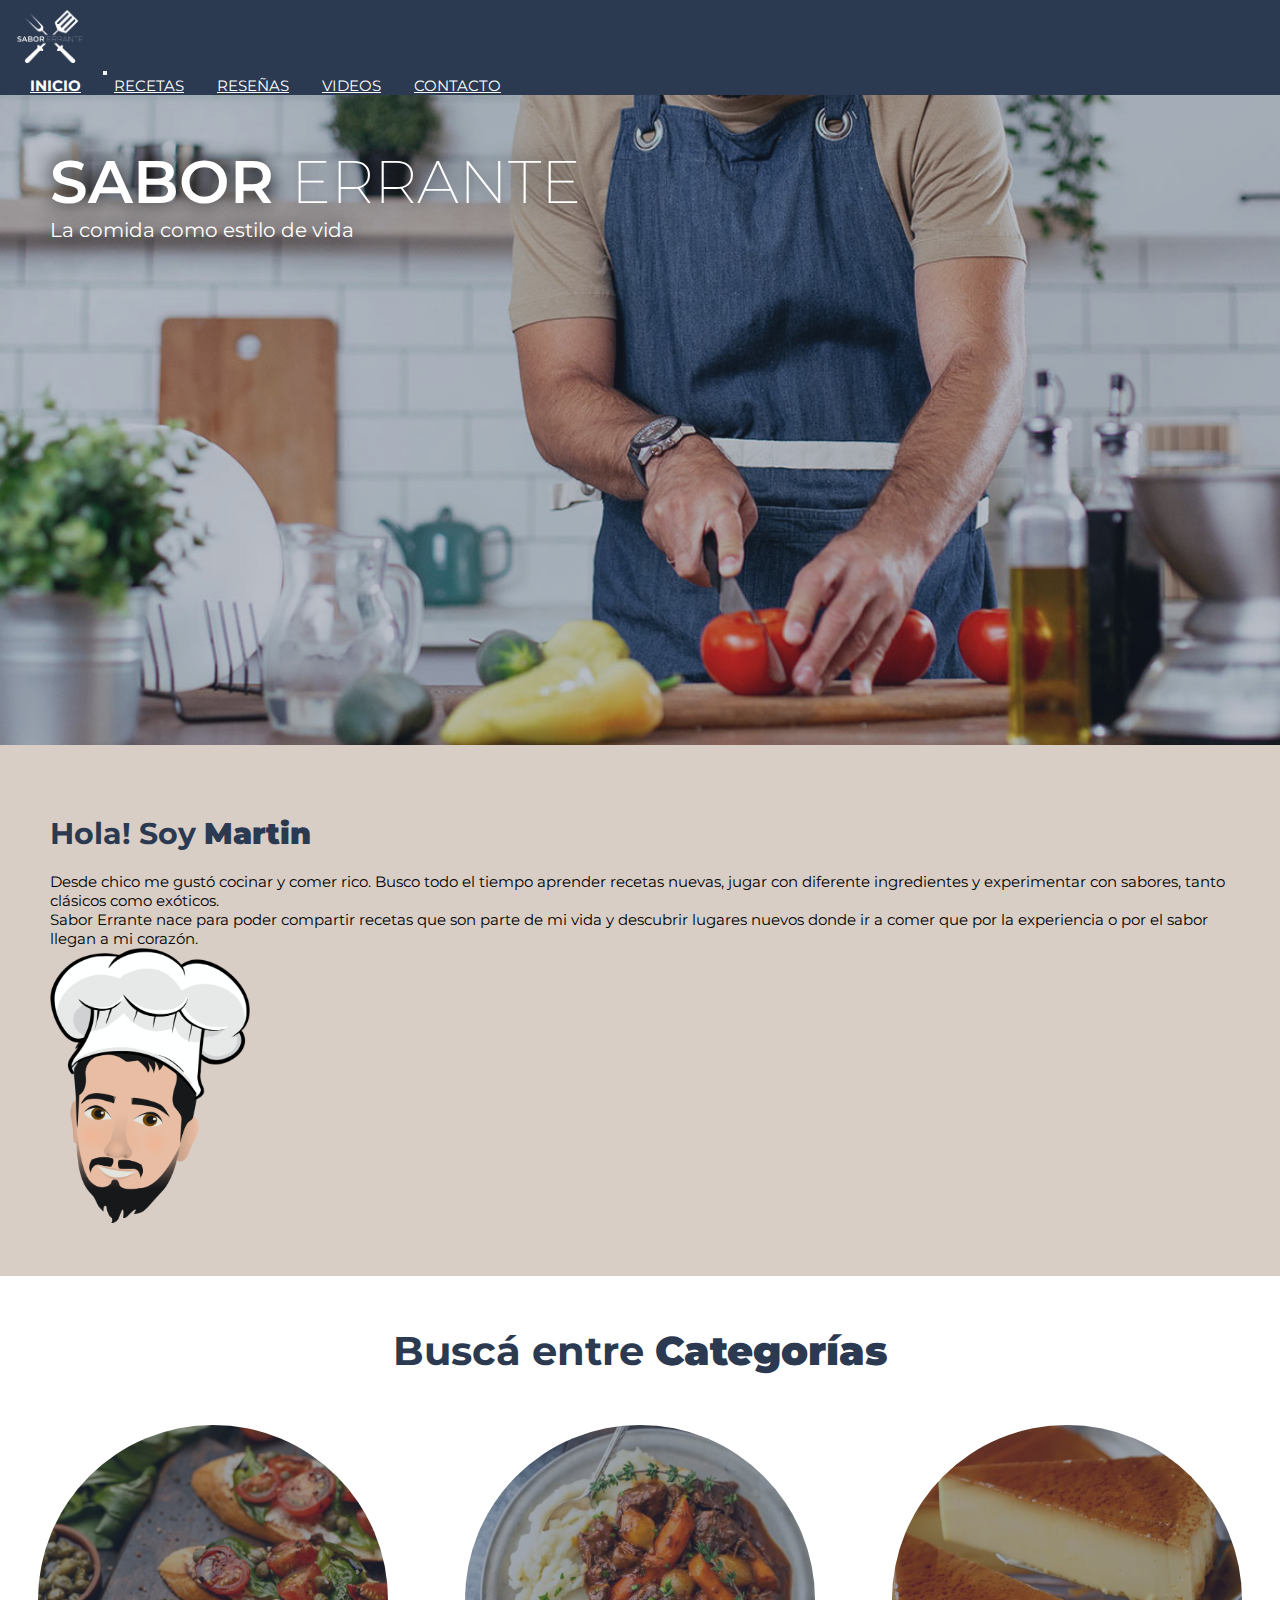
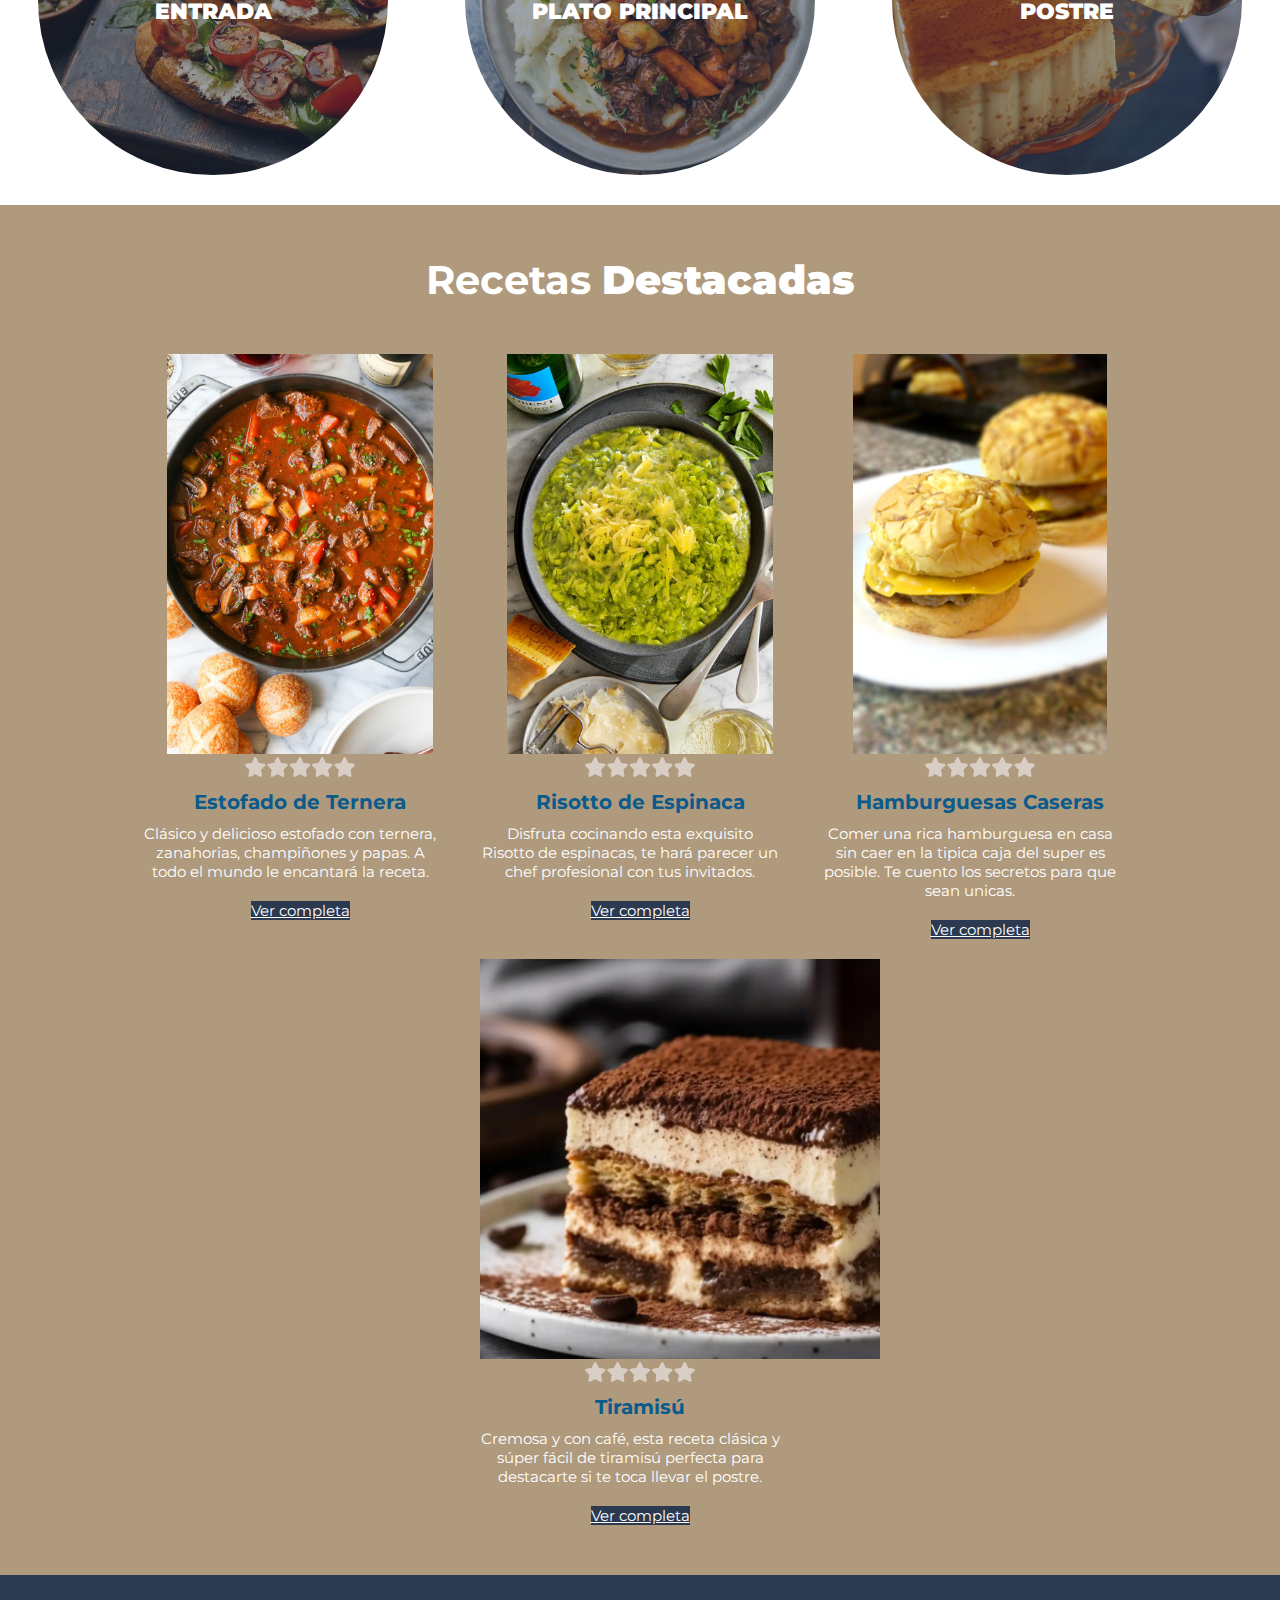
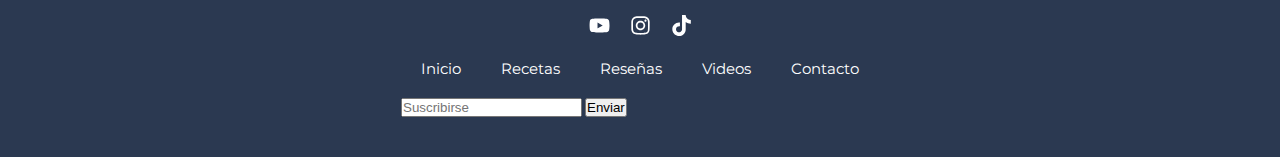
==== index.html @ 0ae72f93 "segunda entrega" ====
<!DOCTYPE html>
<html lang="en">
<head>
    <meta charset="UTF-8">
    <meta name="viewport" content="width=device-width, initial-scale=1.0">
    <title>Sabor Errante | Recetas y reseñas </title>
    <link rel="shortcut icon" href="./media/favicon.png" type="image/x-icon">
    <link href="https://cdn.jsdelivr.net/npm/bootstrap@5.3.2/dist/css/bootstrap.min.css" rel="stylesheet" integrity="sha384-T3c6CoIi6uLrA9TneNEoa7RxnatzjcDSCmG1MXxSR1GAsXEV/Dwwykc2MPK8M2HN" crossorigin="anonymous">
    <link rel="stylesheet" href="./css/style.css">
</head>
<body>
    <header>
        <nav class="navbar navbar-expand-md nav_bar">
            <div class="container-fluid">
                <a class="navbar-brand logo_header" href="./index.html"><img src="./media/logo.png" alt="Logo" class="logo"></a>
                <button class="navbar-toggler" type="button" data-bs-toggle="collapse" data-bs-target="#navbarSupportedContent" aria-controls="navbarSupportedContent" aria-expanded="false" aria-label="Toggle navigation">
                    <span class="navbar-toggler-icon"></span>
                  </button>
                  <div class="collapse navbar-collapse justify-content-end" id="navbarSupportedContent">
                    <ul class="navbar-nav nav_bar-link navbar_nav nav_bar_link">
                        <li class="nav-item nav_item"><a class="nav-link nav_link active" aria-current="page" href="./index.html">INICIO</a>
                        </li>
                        <li class="nav-item nav_item"><a class="nav-link nav_link" href="./pages/recetas.html">RECETAS</a>
                        </li>
                        <li class="nav-item nav_item"><a class="nav-link nav_link" href="./pages/resenas.html">RESEÑAS</a>
                        </li>
                        <li class="nav-item nav_item"><a class="nav-link nav_link" href="./pages/videos.html">VIDEOS</a>
                        </li>
                        <li class="nav-item nav_item"><a class="nav-link nav_link" href="./pages/contacto.html">CONTACTO</a>
                        </li>
                    </ul>
                </div>
            </div>
        </nav>
    </header>
    <main>
        <!-- Banner -->
        <section class="banner">
            <div class="container row">
                <div class="col-lg-12">
                    <h1>Sabor <span>Errante</span></h1>
                    <p>La comida como estilo de vida</p>
                </div>                
            </div>
        </section>
        <!-- Presentación/About -->
        <section class="about">
            <div class="container row justify-content-center align-items-center">
                <div class="col-lg-6 col-md-6 col-sm-8">
                    <h2>Hola! Soy <b>Martin</b></h2>
                    <p>Desde chico me gustó cocinar y comer rico. Busco todo el tiempo aprender recetas nuevas, jugar con diferente ingredientes y experimentar con sabores, tanto clásicos como exóticos.</p>
                    <p>Sabor Errante nace para poder compartir recetas que son parte de mi vida y descubrir lugares nuevos donde ir a comer que por la experiencia o por el sabor llegan a mi corazón. </p>
                </div>
                <div class="col-lg-2 col-md-2 col-sm-6">
                    <img class="mx-auto d-block" src="./media/avatar-intro.png" alt="avatar">
                </div>
            </div>
        </section>
        <!--Categorias -->
        <section>
            <h2>Buscá entre <b>Categorías</b></h2>
            <div class="categories">
                <div>
                    <img src="./media/entradas_fill.jpg" alt="Entrada">
                    <a href="./pages/recetas.html">Entrada</a>
                </div>
                <div>
                    <img src="./media/principal_fill.jpg" alt="Plato Principal">
                    <a href="./pages/recetas.html">Plato principal</a>
                </div>
                <div>
                    <img src="./media/postre_fill.jpg" alt="Postre">
                    <a href="./pages/recetas.html">Postre</a>
                </div>
            </div>            
        </section>
        <!-- Recetas destacadas -->
        <section class="featured">
            <h2>Recetas <b>Destacadas</b></h2>
            <div class="featured_recipes">
                <div class="card card_box">
                    <img src="./media/recetas/estofado.jpg" class="card-img-top" alt="Estofado de ternera">
                    <div class="card-body card_content">
                      <img class="icon" src="./media/estrellas.png" alt="estrellas">
                      <h3 class="card-title">Estofado de Ternera</h3>
                      <p class="card-text">Clásico y delicioso estofado con ternera, zanahorias, champiñones y papas. A todo el mundo le encantará la receta.</p>
                      <a href="./pages/receta-completa.html" class="btn boton">Ver completa</a>
                    </div>
                </div>
                <div class="card card_box">
                    <img src="./media/recetas/risotto_espinaca.jpg" class="card-img-top" alt="Risotto de espinaca">
                    <div class="card-body card_content">
                      <img class="icon" src="./media/estrellas.png" alt="estrellas">
                      <h3 class="card-title">Risotto de Espinaca</h3>
                      <p class="card-text">Disfruta cocinando esta exquisito Risotto de espinacas, te hará parecer un chef profesional con tus invitados.</p>
                      <a href="./pages/receta-completa.html" class="btn boton">Ver completa</a>
                    </div>
                </div>
                <div class="card card_box">
                    <img src="./media/recetas/burgers.jpg" class="card-img-top" alt="hamburguesa">
                    <div class="card-body card_content">
                      <img class="icon" src="./media/estrellas.png" alt="estrellas">
                      <h3 class="card-title">Hamburguesas Caseras</h3>
                      <p class="card-text">Comer una rica hamburguesa en casa sin caer en la tipica caja del super es posible. Te cuento los secretos para que sean unicas.</p>
                      <a href="./pages/receta-completa.html" class="btn boton">Ver completa</a>
                    </div>
                </div>
                <div class="card card_box">
                    <img src="./media/receta4.jpg" class="card-img-top" alt="Tiramisu">
                    <div class="card-body card_content">
                      <img class="icon" src="./media/estrellas.png" alt="estrellas">
                      <h3 class="card-title">Tiramisú</h3>
                      <p class="card-text">Cremosa y con café, esta receta clásica y súper fácil de tiramisú perfecta para destacarte si te toca llevar el postre.</p>
                      <a href="./pages/receta-completa.html" class="btn boton">Ver completa</a>
                    </div>
                </div>
            </div>
        </section>
    </main>
    <footer>
        <section class="footer">
            <div class="container row nav_social">
                <div class="col-lg-auto col-md-12 rr_ss">
                    <a href="https://www.youtube.com/@Saborerrante" target="_blank"><img src="./media/youtube.svg" alt="Youtube"></a>
                    <a href="https://www.instagram.com/saborerrante/" target="_blank"><img src="./media/instagram.svg" alt="Instagram"></a>
                    <a href="https://www.tiktok.com/@sabor.errante" target="_blank"><img src="./media/tiktok.svg" alt="Tik Tok"></a>
                </div>
                <div class="col-lg-auto col-md-12 mt-3 nav_link_footer">
                    <ul>
                        <li><a href="#">Inicio</a></li>
                        <li><a href="./pages/recetas.html">Recetas</a></li>
                        <li><a href="./pages/resenas.html">Reseñas</a></li>
                        <li><a href="./pages/videos.html">Videos</a></li>
                        <li><a href="./pages/contacto.html">Contacto</a></li>
                    </ul>
                    
                </div>
                <div class="col-lg-auto suscribe">
                    <form>
                        <div class="input-group">
                            <input type="text" class="form-control" placeholder="Suscribirse" aria-label="Suscribirse" aria-describedby="button-addon2">
                            <button class="btn btn-outline-secondary" type="button" id="button-addon2">Enviar</button>
                        </div>
                    </form>
                </div>
            </div>
        </section>
    </footer>
    <script src="https://cdn.jsdelivr.net/npm/bootstrap@5.3.2/dist/js/bootstrap.bundle.min.js" integrity="sha384-C6RzsynM9kWDrMNeT87bh95OGNyZPhcTNXj1NW7RuBCsyN/o0jlpcV8Qyq46cDfL" crossorigin="anonymous"></script>
</body>
</html>
---- css/style.css ----
/* font-size: 62,5%; (Para que 1rem=10px) */
/* Paleta de colores #2b3951 (azul) #0a5b8b (azul claro) #A48A7F (arena) #d8cec6 (arena claro) */
@import url('https://fonts.googleapis.com/css2?family=Montserrat:wght@100;200;300;400;500;600;700;800;900&display=swap');

html{
    font-size: 62.5%;
}

body{
    font-family: 'Montserrat', sans-serif;
}

*{
    margin: 0px;
    padding: 0px;
}

.row{
    max-width: 100%;
    justify-content: center;
    align-items: center;
}

/* header */

header{
    background-color: #2b3951;
    position: sticky;
    top: 0px;
    z-index: 3;
}

header img{
    width: 80px;
    margin: 10px;
}

.nav_bar{
    display: flex;
    justify-content:space-between;
    align-items: center;
}

.nav_item{
    list-style: none;
    display: inline-block;
    margin-left: 30px;
}

.nav_link{
    color: white;
    font-size: 1.5rem;
}

.navbar_nav .nav_link.active, .nav_link:hover{
    color: white;
    font-weight: 700;
}

/* INDEX */
/* Banner */

.banner{
    background-image: url(../media/banner.jpg);
    height: 650px;
    background-size: cover;
    background-position: bottom;
    text-align: left;
    color: white;
    text-shadow: -1px -1px 20px rgba(0,0,0,1);
}

h1{
    font-size: 6rem;
    text-transform: uppercase;
    padding-top: 50px;
    padding-left: 50px;
    font-weight: 600;
}

.banner span{
    font-weight: 200;
}

.banner p{
    font-size: 2rem;
    padding-left: 50px;
}

h2{
    color: #2b3951;
    font-size: 4rem;
    padding: 50px 0px;
    text-align: center;
}

/* Presentacion */

.about{
    background-color: #d8cec6;
    justify-content: center;
    padding: 50px;
    
}

.about h2{
    padding: 20px 0;
    text-align: start;
    font-size: 3rem;
}

.about p{
    font-size: 1.5rem;
}

.about img{
    width: 200px;   
}

/* Categorias */

.categories{
    display: flex;
    flex-direction: row;
    flex-wrap: wrap;
    justify-content: space-around;
    text-align: center;
}

.categories img{
    width: 350px;
    border-radius: 50%;
}

.categories a{
    color:#ffffff;
    font-size: 2.2rem;
    text-decoration: none;
    font-weight: 900;
    text-transform: uppercase;
    position: relative;
    bottom: 180px;
    display: flex;
    justify-content: center;
}

/* Destacadas */

.featured{
    background-color: #af9a7d;
    padding: 0 50px 50px 50px;
    color: #ffffff;
}

.featured h2{
    color: #ffffff;
    padding: 50px 0px;
}

.featured_recipes{
    display: flex;
    flex-direction: row;
    flex-wrap: wrap;
    text-align: center;
    justify-content: center;
    gap: 2em;
}

.featured_recipes img{
    height: 400px;
    object-fit: cover;
    object-position: center;
}

.featured_recipes h3{
    font-size: 2rem;
    padding: 10px;
    font-weight: 700;    
    color: #0a5b8b;
}

.featured_recipes p{
    font-size: 1.5rem;
    inline-size: 300px;
    overflow-wrap: break-word;
    padding-bottom: 20px;
}

.featured_recipes a{
    color: #ffffff;
}

.card{
    width: 320px;
}

.card_box{
    width: 320px;
}

.card_content img{
    height: 20px;
}

.boton {
    background-color: #2b3951;
    font-size: 1.5rem;
    color: #ffffff;
}

.boton:hover{
    background-color: #0a5b8b;
    color: white;
}

.card_inicio p{
    font-size: 1.5rem;
}

/* Footer */

footer{
    background-color: #2b3951;
    padding: 20px 0px;
}

.footer{
    color: #ffffff;
    margin: 20px 10px;
    display: flex;
    justify-content: center;    
    align-items: center;
}

.rr_ss{
    display: flex;
    justify-content: center;
    align-items: center;
}

.rr_ss img{
    width: 21px;
    height: 21px;
    margin: 0 10px;
}

.nav_link_footer {
    padding: 20px;
    display: flex;
    justify-content: center;
    align-items: center;
}


.nav_link_footer ul{
    display: flex;
    justify-content: center;
    align-items: center;
}

.nav_link_footer li{
    list-style: none;
    margin: 0 20px;
}

.nav_link_footer a{
    text-decoration: none;
    color: #ffffff;
    font-size: 1.5rem;    
}

.suscribe{
    padding: 0 20px;
}

/* RECETAS */

/* Banner */
.banner_recetas{
    background-image: url(../media/banner_recetas.jpg);
    height: 350px;
    background-size: cover;
    background-position: bottom;
    text-align: left;
    color: white;
    text-shadow: -1px -1px 20px rgba(0,0,0,1);
}

/* Main Recetas */

.recipes_page{
    display: flex;
    flex-direction: row;
    flex-wrap: wrap;
    text-align: center;
    justify-content: center;
    padding: 0 50px 50px 50px;
    gap: 2em;
}

.recipes_page img{
    height: 400px;
    object-fit: cover;
    object-position: center;
}

.recipes_page h3{
    font-size: 2rem;
    padding: 10px;
    font-weight: 700;
    color: #0a5b8b;
}

.recipes_page p{
    font-size: 1.5rem;
    inline-size: 300px;
    overflow-wrap: break-word;
    padding-bottom: 20px;
}

.recipes_page a{
    color: #ffffff;
}

.card_box p{
    font-size: 1.5rem;
}

/* RESEÑAS */

/* Banner */
.banner_resenas{
    background-image: url(../media/banner_resenas.jpg);
    height: 350px;
    background-size: cover;
    background-position: bottom;
    text-align: left;
    color: white;
    text-shadow: -1px -1px 20px rgba(0,0,0,1);
}

/* Main reseñas */

.resenas{
    padding: 0 50px 50px 50px;
}

.resenas_card{
    padding: 10px;
}

.resenas_card h3{
    padding: 20px 0;
}

.resenas_card a{
    text-decoration: none;
    color: #0a5b8b;
    font-size: 2rem;
    font-weight: 700;
}

.resenas_card p{
    padding-bottom: 20px;
    font-size: 1.5rem;
}

.img_carousel img{
    height: 350px;
    object-fit: cover;
    object-position: center;
}

/* VIDEOS */

/* Banner */
.banner_videos{
    background-image: url(../media/banner_videos.jpg);
    height: 350px;
    background-size: cover;
    background-position: center;
    text-align: left;
    color: white;
    text-shadow: -1px -1px 20px rgba(0,0,0,1);
}

/* main videos */

.video_section{
    margin: 0 0 50px 0;
    display: flex;
    flex-direction: row;
    justify-content: center;
    gap: 30px;
}

.video_page{
    width: 300px;
    height: 560px;
}

.boton_videos {
    background-color: #2b3951;
    color: #ffffff;
    font-size: 1.5rem;
}

.boton_videos:hover{
    background-color: #0a5b8b;
    color: white;
}

.card_videos p{
    font-size: 1.5rem;
}

.card_videos h3{
    font-size: 2rem;
    font-weight: 700;
    color: #0a5b8b;
}

/* CONTACTO */
/* Banner */
.banner_contacto{
    background-image: url(../media/banner_contacto.jpg);
    height: 350px;
    background-size: cover;
    background-position: bottom;
    text-align: left;
    color: white;
    text-shadow: -1px -1px 20px rgba(0,0,0,1);
}

/* main contacto */

.contacto{
    background-color: #d8cec6;
    padding: 50px;
}

/* .card_contacto{
   padding: 20px;
} */

.datos_completar{
    font-size: 1.5rem;
}

.encabezado_form h3{
    font-size: 2rem;
    font-weight: 700;
    color: #0a5b8b;
    padding: 20px;
}

.encabezado_form p{
    font-size: 1.5rem;
}
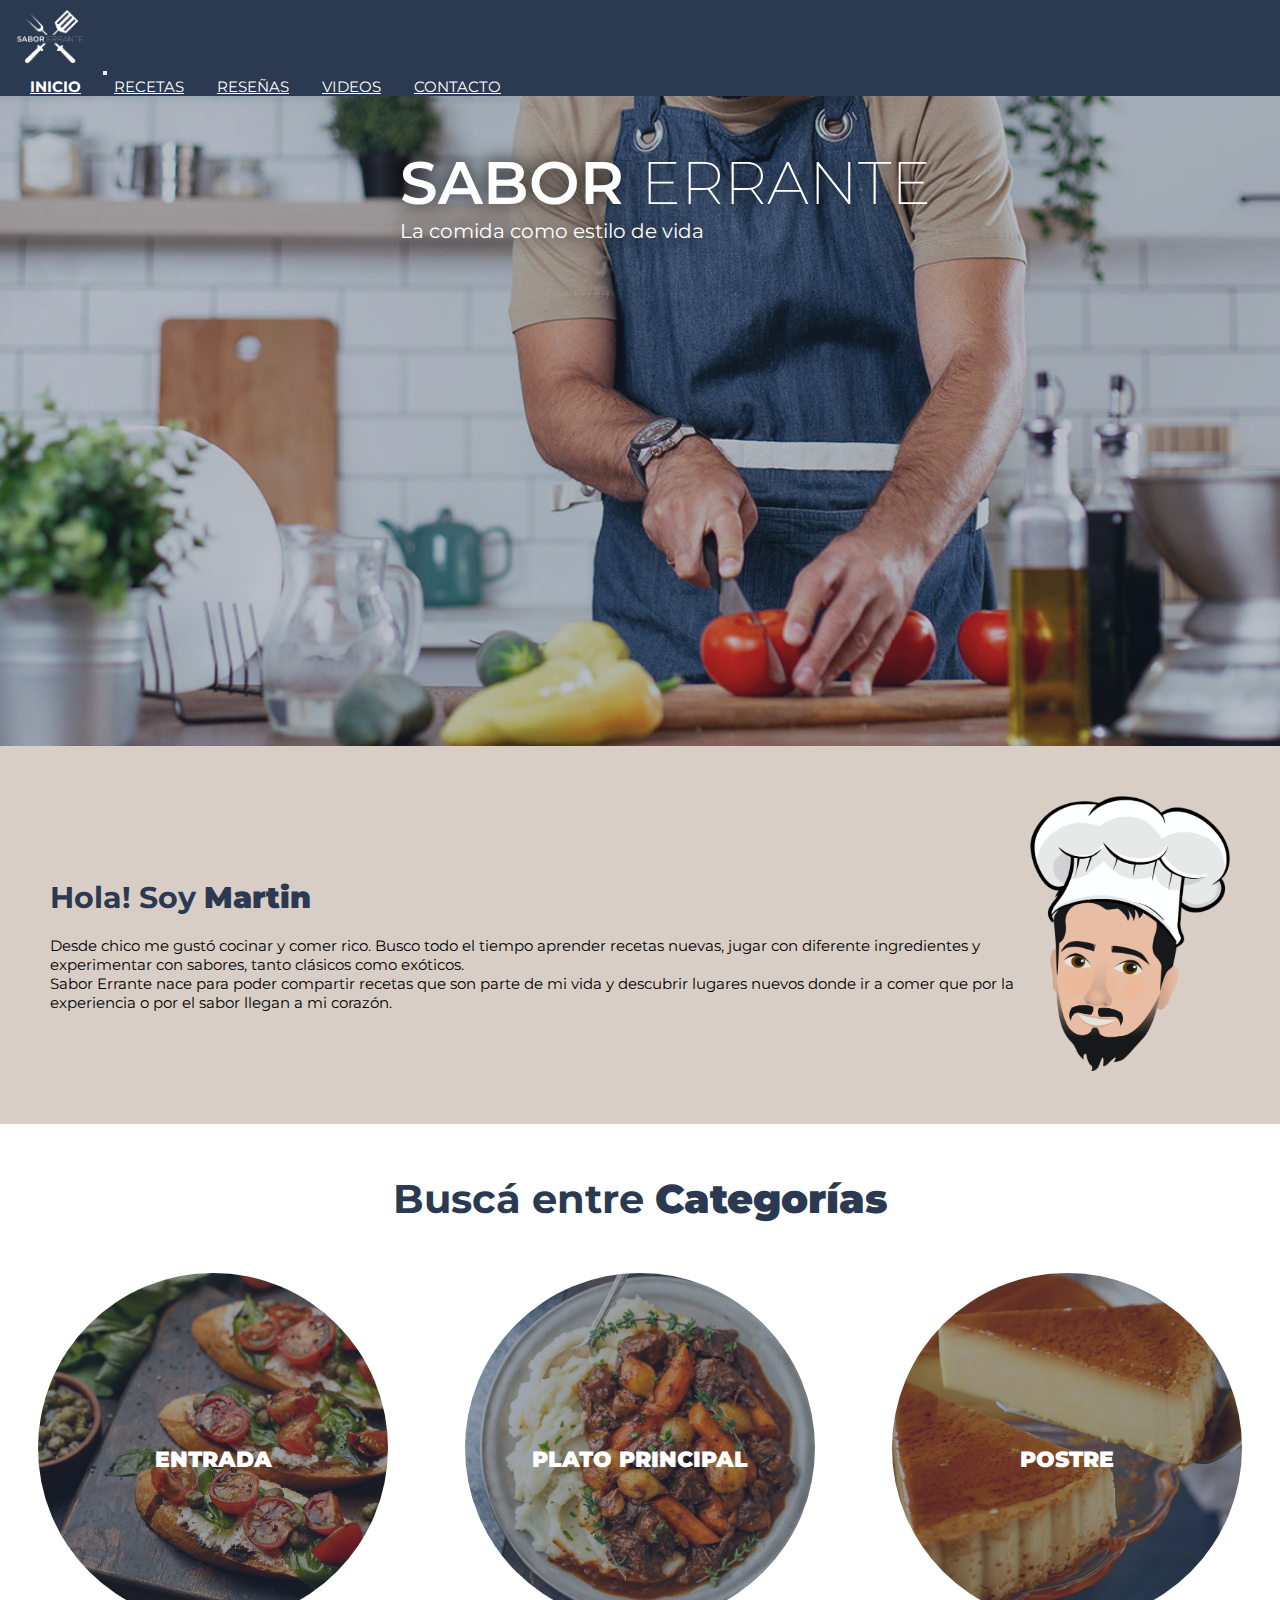
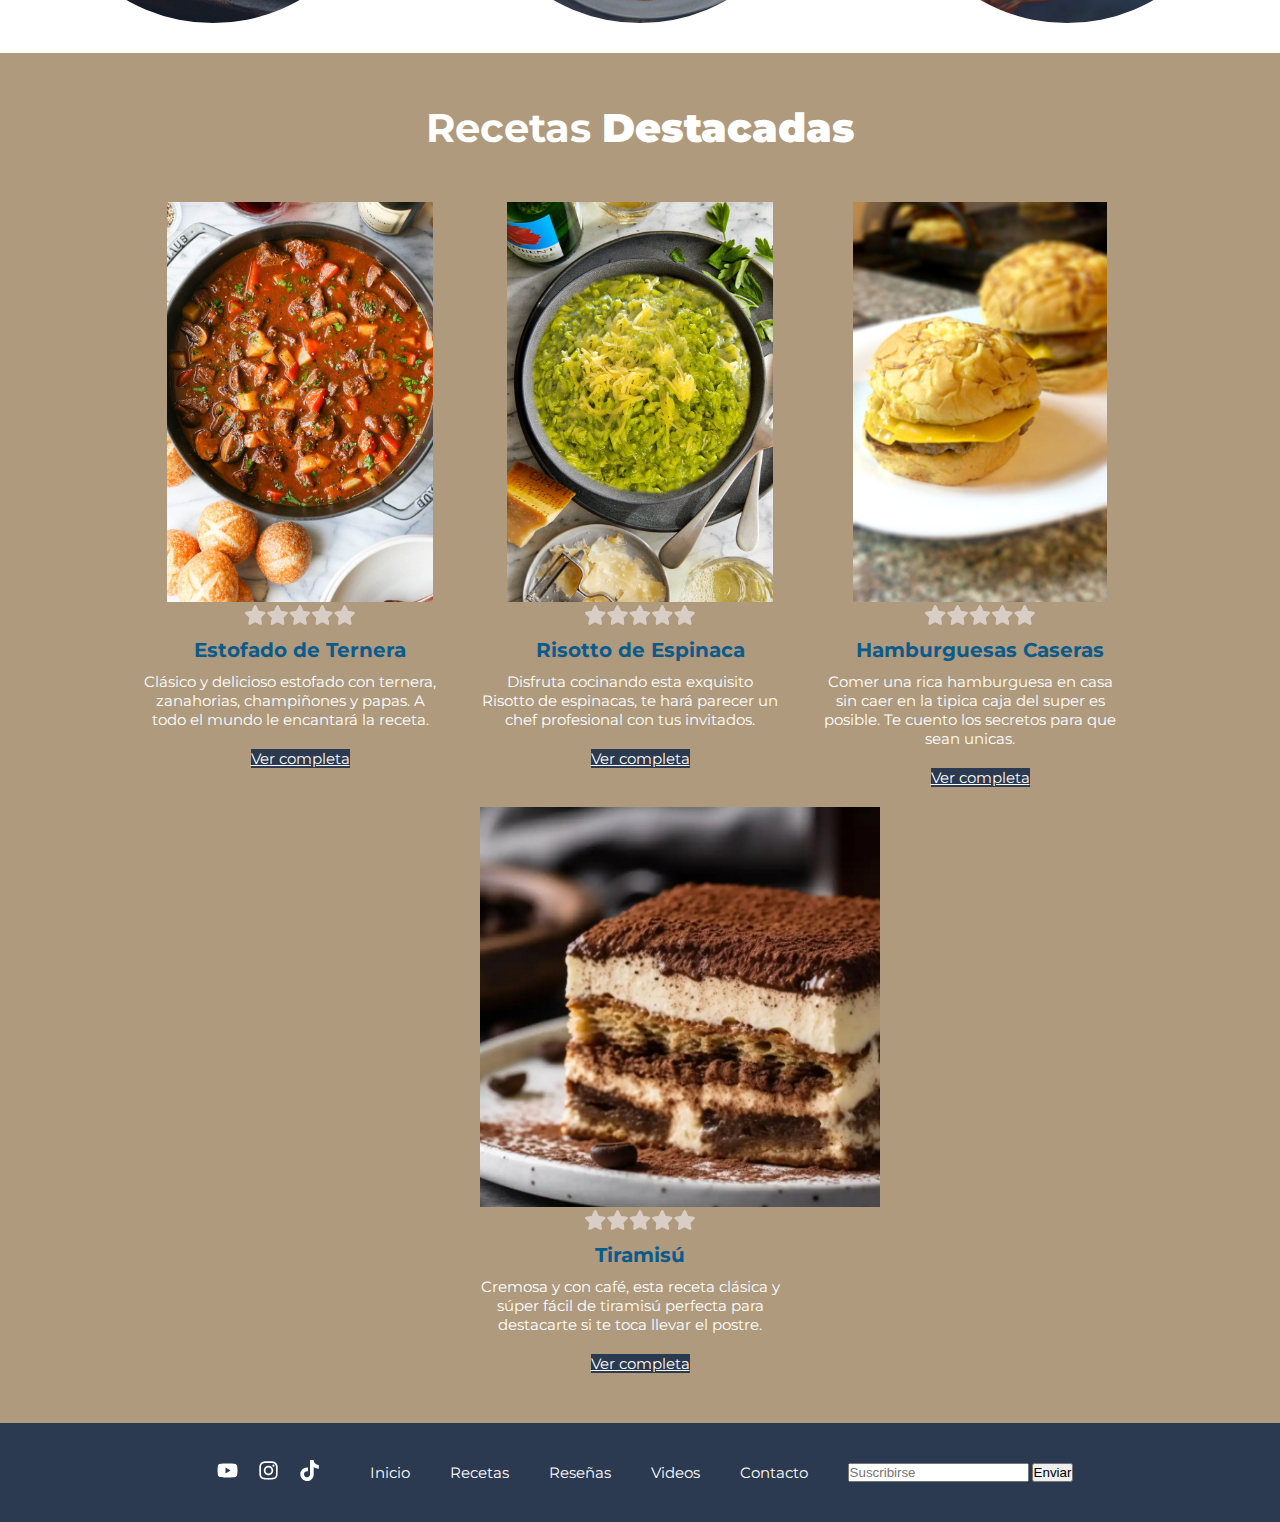
==== commit c4824428: "sass header footer" ====
--- a/index.html
+++ b/index.html
@@ -6,18 +6,21 @@
     <title>Sabor Errante | Recetas y reseñas </title>
     <link rel="shortcut icon" href="./media/favicon.png" type="image/x-icon">
     <link href="https://cdn.jsdelivr.net/npm/bootstrap@5.3.2/dist/css/bootstrap.min.css" rel="stylesheet" integrity="sha384-T3c6CoIi6uLrA9TneNEoa7RxnatzjcDSCmG1MXxSR1GAsXEV/Dwwykc2MPK8M2HN" crossorigin="anonymous">
-    <link rel="stylesheet" href="./css/style.css">
+    <!-- CSS VIEJO -->
+    <link rel="stylesheet" href="./css/back.css">
+    <!-- CSS COMPILADO -->
+    <link rel="stylesheet" href="./css/estilos.css">
 </head>
 <body>
     <header>
         <nav class="navbar navbar-expand-md nav_bar">
             <div class="container-fluid">
-                <a class="navbar-brand logo_header" href="./index.html"><img src="./media/logo.png" alt="Logo" class="logo"></a>
+                <a class="navbar-brand" href="./index.html"><img src="./media/logo.png" alt="logo"></a>
                 <button class="navbar-toggler" type="button" data-bs-toggle="collapse" data-bs-target="#navbarSupportedContent" aria-controls="navbarSupportedContent" aria-expanded="false" aria-label="Toggle navigation">
                     <span class="navbar-toggler-icon"></span>
-                  </button>
-                  <div class="collapse navbar-collapse justify-content-end" id="navbarSupportedContent">
-                    <ul class="navbar-nav nav_bar-link navbar_nav nav_bar_link">
+                </button>
+                <div class="collapse navbar-collapse justify-content-end" id="navbarSupportedContent">
+                    <ul class="navbar-nav nav_bar-link">
                         <li class="nav-item nav_item"><a class="nav-link nav_link active" aria-current="page" href="./index.html">INICIO</a>
                         </li>
                         <li class="nav-item nav_item"><a class="nav-link nav_link" href="./pages/recetas.html">RECETAS</a>
@@ -36,7 +39,7 @@
     <main>
         <!-- Banner -->
         <section class="banner">
-            <div class="container row">
+            <div class="container row fila">
                 <div class="col-lg-12">
                     <h1>Sabor <span>Errante</span></h1>
                     <p>La comida como estilo de vida</p>
@@ -45,7 +48,7 @@
         </section>
         <!-- Presentación/About -->
         <section class="about">
-            <div class="container row justify-content-center align-items-center">
+            <div class="container row fila">
                 <div class="col-lg-6 col-md-6 col-sm-8">
                     <h2>Hola! Soy <b>Martin</b></h2>
                     <p>Desde chico me gustó cocinar y comer rico. Busco todo el tiempo aprender recetas nuevas, jugar con diferente ingredientes y experimentar con sabores, tanto clásicos como exóticos.</p>
@@ -119,13 +122,13 @@
     </main>
     <footer>
         <section class="footer">
-            <div class="container row nav_social">
-                <div class="col-lg-auto col-md-12 rr_ss">
+            <div class="container row fila">
+                <div class="col-lg-auto col-md-12 social">
                     <a href="https://www.youtube.com/@Saborerrante" target="_blank"><img src="./media/youtube.svg" alt="Youtube"></a>
                     <a href="https://www.instagram.com/saborerrante/" target="_blank"><img src="./media/instagram.svg" alt="Instagram"></a>
                     <a href="https://www.tiktok.com/@sabor.errante" target="_blank"><img src="./media/tiktok.svg" alt="Tik Tok"></a>
                 </div>
-                <div class="col-lg-auto col-md-12 mt-3 nav_link_footer">
+                <div class="col-lg-auto col-md-12 mt-3 nav_footer">
                     <ul>
                         <li><a href="#">Inicio</a></li>
                         <li><a href="./pages/recetas.html">Recetas</a></li>
@@ -135,7 +138,7 @@
                     </ul>
                     
                 </div>
-                <div class="col-lg-auto suscribe">
+                <div class="col-auto suscribe">
                     <form>
                         <div class="input-group">
                             <input type="text" class="form-control" placeholder="Suscribirse" aria-label="Suscribirse" aria-describedby="button-addon2">
--- a/css/back.css
+++ b/css/back.css
@@ -0,0 +1,344 @@
+/* INDEX */
+/* Banner */
+
+.banner{
+    background-image: url(../media/banner.jpg);
+    height: 650px;
+    background-size: cover;
+    background-position: bottom;
+    text-align: left;
+    color: white;
+    text-shadow: -1px -1px 20px rgba(0,0,0,1);
+}
+
+h1{
+    font-size: 6rem;
+    text-transform: uppercase;
+    padding-top: 50px;
+    padding-left: 50px;
+    font-weight: 600;
+}
+
+.banner span{
+    font-weight: 200;
+}
+
+.banner p{
+    font-size: 2rem;
+    padding-left: 50px;
+}
+
+h2{
+    color: #2b3951;
+    font-size: 4rem;
+    padding: 50px 0px;
+    text-align: center;
+}
+
+/* Presentacion */
+
+.about{
+    background-color: #d8cec6;
+    justify-content: center;
+    padding: 50px;
+    
+}
+
+.about h2{
+    padding: 20px 0;
+    text-align: start;
+    font-size: 3rem;
+}
+
+.about p{
+    font-size: 1.5rem;
+}
+
+.about img{
+    width: 200px;   
+}
+
+/* Categorias */
+
+.categories{
+    display: flex;
+    flex-direction: row;
+    flex-wrap: wrap;
+    justify-content: space-around;
+    text-align: center;
+}
+
+.categories img{
+    width: 350px;
+    border-radius: 50%;
+}
+
+.categories a{
+    color:#ffffff;
+    font-size: 2.2rem;
+    text-decoration: none;
+    font-weight: 900;
+    text-transform: uppercase;
+    position: relative;
+    bottom: 180px;
+    display: flex;
+    justify-content: center;
+}
+
+/* Destacadas */
+
+.featured{
+    background-color: #af9a7d;
+    padding: 0 50px 50px 50px;
+    color: #ffffff;
+}
+
+.featured h2{
+    color: #ffffff;
+    padding: 50px 0px;
+}
+
+.featured_recipes{
+    display: flex;
+    flex-direction: row;
+    flex-wrap: wrap;
+    text-align: center;
+    justify-content: center;
+    gap: 2em;
+}
+
+.featured_recipes img{
+    height: 400px;
+    object-fit: cover;
+    object-position: center;
+}
+
+.featured_recipes h3{
+    font-size: 2rem;
+    padding: 10px;
+    font-weight: 700;    
+    color: #0a5b8b;
+}
+
+.featured_recipes p{
+    font-size: 1.5rem;
+    inline-size: 300px;
+    overflow-wrap: break-word;
+    padding-bottom: 20px;
+}
+
+.featured_recipes a{
+    color: #ffffff;
+}
+
+.card{
+    width: 320px;
+}
+
+.card_box{
+    width: 320px;
+}
+
+.card_content img{
+    height: 20px;
+}
+
+.boton {
+    background-color: #2b3951;
+    font-size: 1.5rem;
+    color: #ffffff;
+}
+
+.boton:hover{
+    background-color: #0a5b8b;
+    color: white;
+}
+
+.card_inicio p{
+    font-size: 1.5rem;
+}
+
+/* RECETAS */
+
+/* Banner */
+.banner_recetas{
+    background-image: url(../media/banner_recetas.jpg);
+    height: 350px;
+    background-size: cover;
+    background-position: bottom;
+    text-align: left;
+    color: white;
+    text-shadow: -1px -1px 20px rgba(0,0,0,1);
+}
+
+/* Main Recetas */
+
+.recipes_page{
+    display: flex;
+    flex-direction: row;
+    flex-wrap: wrap;
+    text-align: center;
+    justify-content: center;
+    padding: 0 50px 50px 50px;
+    gap: 2em;
+}
+
+.recipes_page img{
+    height: 400px;
+    object-fit: cover;
+    object-position: center;
+}
+
+.recipes_page h3{
+    font-size: 2rem;
+    padding: 10px;
+    font-weight: 700;
+    color: #0a5b8b;
+}
+
+.recipes_page p{
+    font-size: 1.5rem;
+    inline-size: 300px;
+    overflow-wrap: break-word;
+    padding-bottom: 20px;
+}
+
+.recipes_page a{
+    color: #ffffff;
+}
+
+.card_box p{
+    font-size: 1.5rem;
+}
+
+/* RESEÑAS */
+
+/* Banner */
+.banner_resenas{
+    background-image: url(../media/banner_resenas.jpg);
+    height: 350px;
+    background-size: cover;
+    background-position: bottom;
+    text-align: left;
+    color: white;
+    text-shadow: -1px -1px 20px rgba(0,0,0,1);
+}
+
+/* Main reseñas */
+
+.resenas{
+    padding: 0 50px 50px 50px;
+}
+
+.resenas_card{
+    padding: 10px;
+}
+
+.resenas_card h3{
+    padding: 20px 0;
+}
+
+.resenas_card a{
+    text-decoration: none;
+    color: #0a5b8b;
+    font-size: 2rem;
+    font-weight: 700;
+}
+
+.resenas_card p{
+    padding-bottom: 20px;
+    font-size: 1.5rem;
+}
+
+.img_carousel img{
+    height: 350px;
+    object-fit: cover;
+    object-position: center;
+}
+
+/* VIDEOS */
+
+/* Banner */
+.banner_videos{
+    background-image: url(../media/banner_videos.jpg);
+    height: 350px;
+    background-size: cover;
+    background-position: center;
+    text-align: left;
+    color: white;
+    text-shadow: -1px -1px 20px rgba(0,0,0,1);
+}
+
+/* main videos */
+
+.video_section{
+    margin: 0 0 50px 0;
+    display: flex;
+    flex-direction: row;
+    justify-content: center;
+    gap: 30px;
+}
+
+.video_page{
+    width: 300px;
+    height: 560px;
+}
+
+.boton_videos {
+    background-color: #2b3951;
+    color: #ffffff;
+    font-size: 1.5rem;
+}
+
+.boton_videos:hover{
+    background-color: #0a5b8b;
+    color: white;
+}
+
+.card_videos p{
+    font-size: 1.5rem;
+}
+
+.card_videos h3{
+    font-size: 2rem;
+    font-weight: 700;
+    color: #0a5b8b;
+}
+
+/* CONTACTO */
+/* Banner */
+.banner_contacto{
+    background-image: url(../media/banner_contacto.jpg);
+    height: 350px;
+    background-size: cover;
+    background-position: bottom;
+    text-align: left;
+    color: white;
+    text-shadow: -1px -1px 20px rgba(0,0,0,1);
+}
+
+/* main contacto */
+
+.contacto{
+    background-color: #d8cec6;
+    padding: 50px;
+}
+
+/* .card_contacto{
+   padding: 20px;
+} */
+
+.datos_completar{
+    font-size: 1.5rem;
+}
+
+.encabezado_form h3{
+    font-size: 2rem;
+    font-weight: 700;
+    color: #0a5b8b;
+    padding: 20px;
+}
+
+.encabezado_form p{
+    font-size: 1.5rem;
+}
--- a/css/estilos.css
+++ b/css/estilos.css
@@ -0,0 +1,122 @@
+/* Estilos generales */
+@import url("https://fonts.googleapis.com/css2?family=Montserrat:wght@100;200;300;400;500;600;700;800;900&display=swap");
+html {
+  font-size: 62.5%;
+  font-family: "Montserrat", sans-serif;
+}
+
+* {
+  margin: 0px;
+  padding: 0px;
+}
+
+h1 {
+  font-size: 6rem;
+  text-transform: uppercase;
+  padding-top: 50px;
+  padding-left: 50px;
+  font-weight: 600;
+}
+
+h2 {
+  color: #2b3951;
+  font-size: 4rem;
+  padding: 50px 0px;
+  text-align: center;
+}
+
+h3 {
+  font-size: 2rem;
+  padding: 10px;
+  font-weight: 700;
+  color: #0a5b8b;
+}
+
+p {
+  font-size: 1.5rem;
+}
+
+a {
+  color: #ffffff;
+  font-size: 1.5rem;
+}
+
+.fila {
+  max-width: 100%;
+  display: flex;
+  flex-direction: row;
+  justify-content: center;
+  align-items: center;
+}
+
+/* Header */
+header {
+  background-color: #2b3951;
+  position: sticky;
+  top: 0px;
+  z-index: 3;
+}
+header .nav_bar {
+  display: flex;
+  flex-direction: row;
+  justify-content: space-between;
+  align-items: center;
+}
+header .nav_bar img {
+  width: 80px;
+  margin: 10px;
+}
+header .nav_bar ul .nav_item {
+  list-style: none;
+  display: inline-block;
+  margin-left: 30px;
+}
+header .nav_bar ul .nav_item .nav_link {
+  color: #ffffff;
+  font-size: 1.5rem;
+}
+header .nav_bar ul .nav_item .nav_link.active, header .nav_bar ul .nav_item .nav_link:hover {
+  font-weight: 700;
+}
+
+/* Footer */
+footer {
+  background-color: #2b3951;
+  padding: 20px 0px;
+}
+footer .footer {
+  display: flex;
+  flex-direction: row;
+  justify-content: center;
+  align-items: center;
+}
+footer .footer .social {
+  display: flex;
+  flex-direction: row;
+  justify-content: center;
+  align-items: center;
+}
+footer .footer .social img {
+  width: 21px;
+  height: 21px;
+  margin: 0 10px;
+}
+footer .footer .nav_footer {
+  padding: 20px;
+}
+footer .footer .nav_footer ul {
+  display: flex;
+  flex-direction: row;
+  justify-content: center;
+  align-items: center;
+  flex-wrap: wrap;
+}
+footer .footer .nav_footer ul li {
+  list-style: none;
+  margin: 0 20px;
+}
+footer .footer .nav_footer ul li a {
+  text-decoration: none;
+}
+
+/*# sourceMappingURL=estilos.css.map */
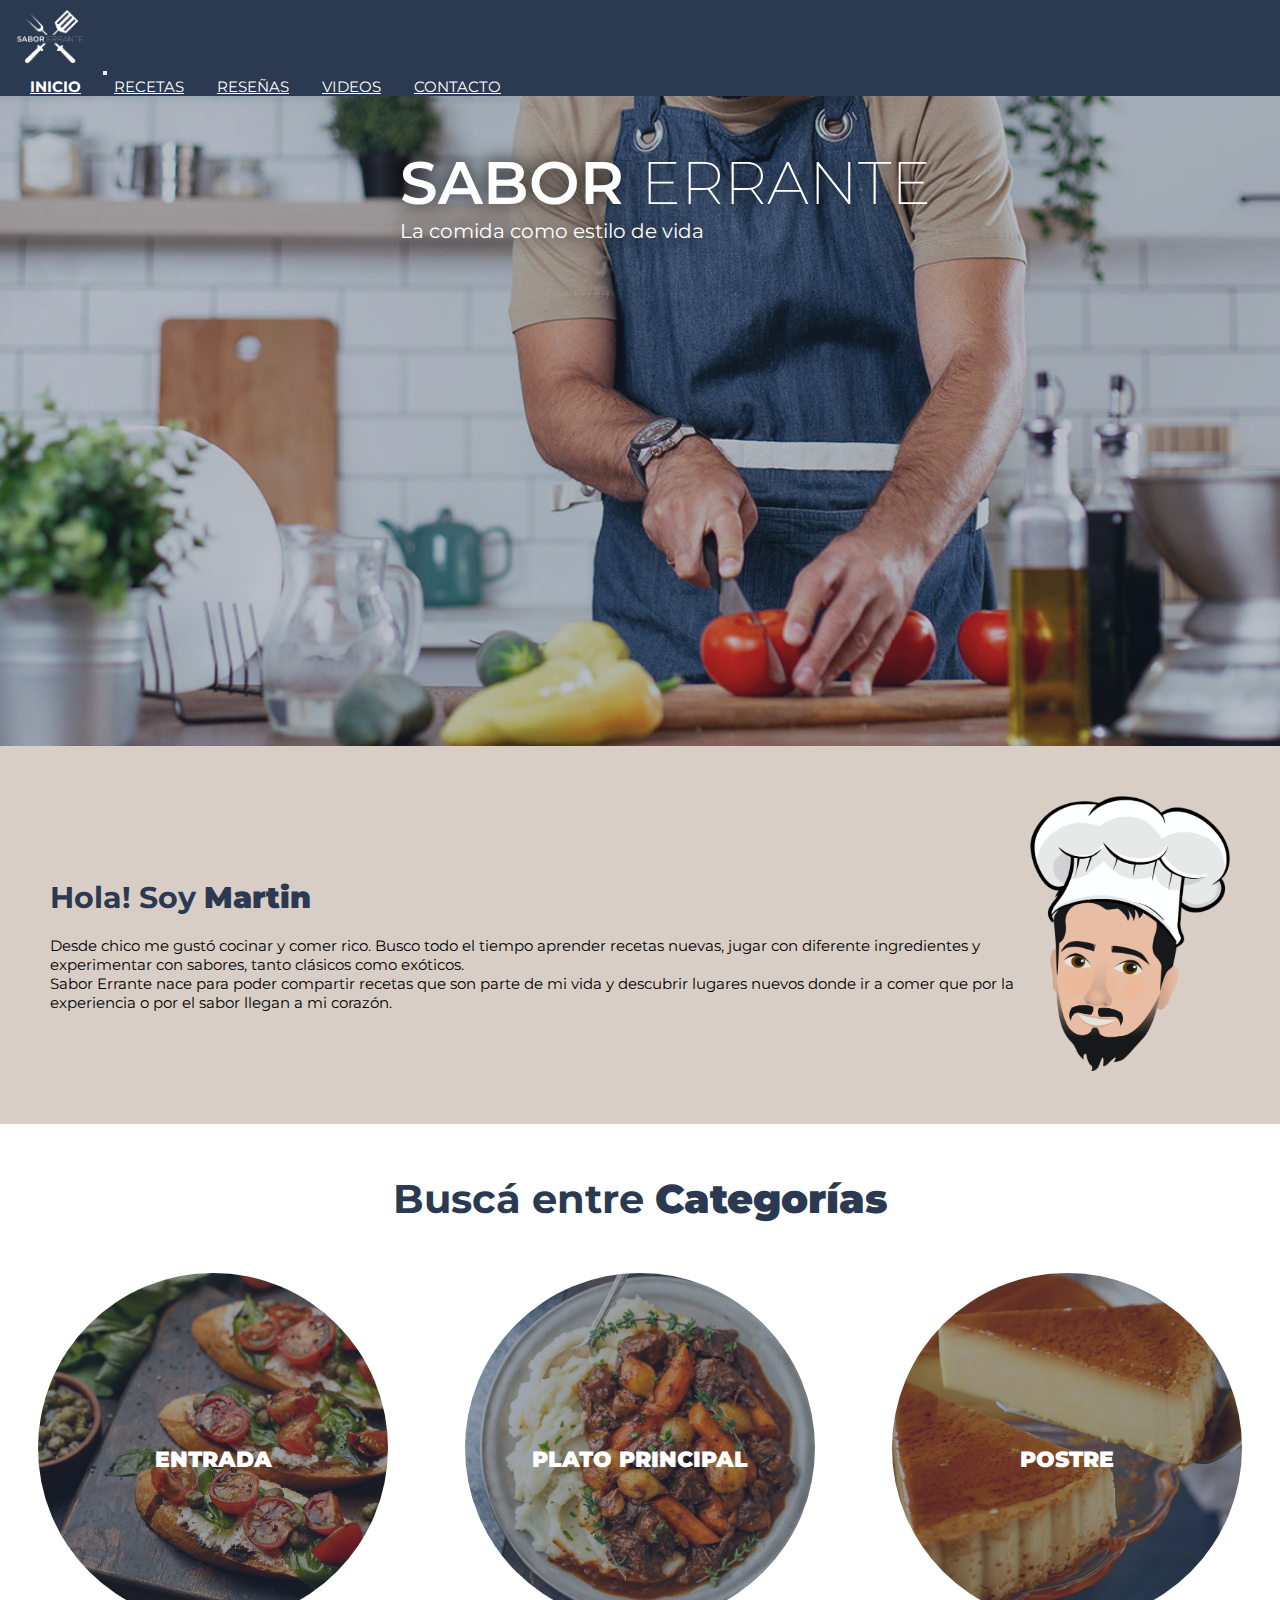
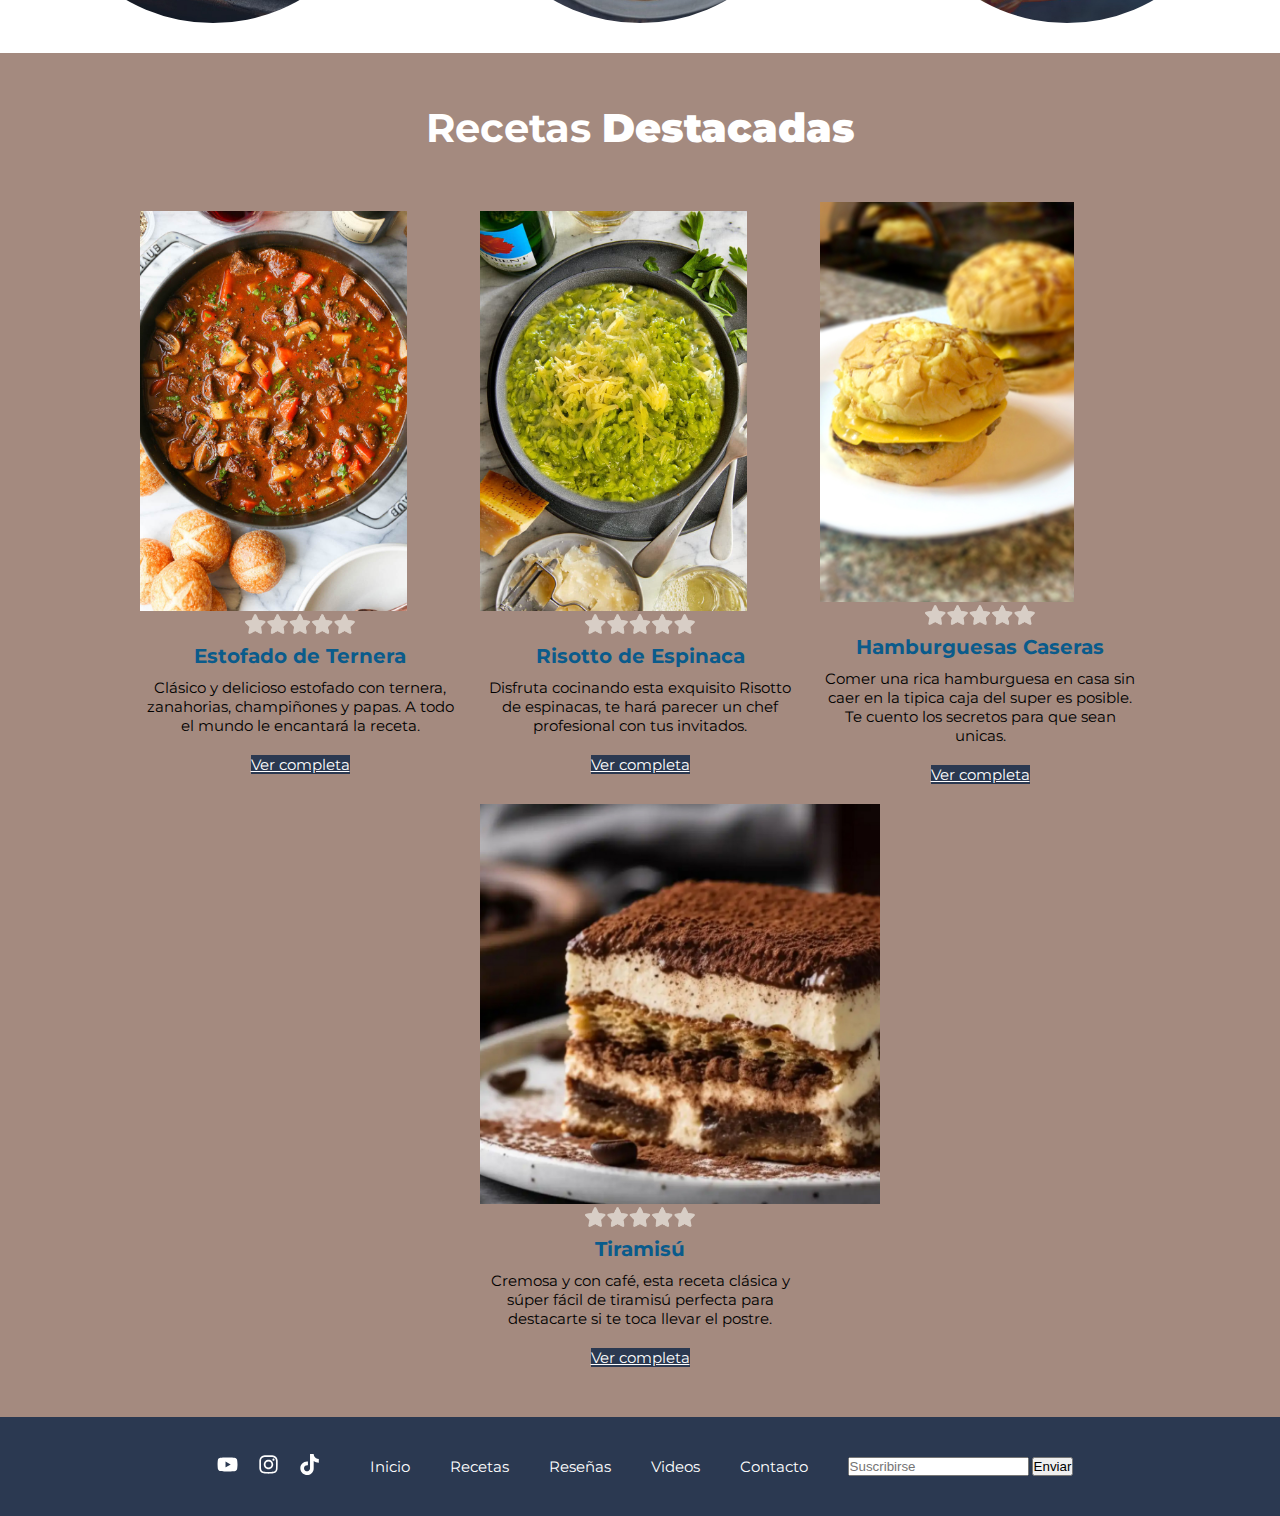
==== commit 86cce56e: "sass index" ====
--- a/index.html
+++ b/index.html
@@ -93,7 +93,7 @@
                 <div class="card card_box">
                     <img src="./media/recetas/risotto_espinaca.jpg" class="card-img-top" alt="Risotto de espinaca">
                     <div class="card-body card_content">
-                      <img class="icon" src="./media/estrellas.png" alt="estrellas">
+                      <img src="./media/estrellas.png" alt="estrellas">
                       <h3 class="card-title">Risotto de Espinaca</h3>
                       <p class="card-text">Disfruta cocinando esta exquisito Risotto de espinacas, te hará parecer un chef profesional con tus invitados.</p>
                       <a href="./pages/receta-completa.html" class="btn boton">Ver completa</a>
--- a/css/back.css
+++ b/css/back.css
@@ -1,163 +1,3 @@
-/* INDEX */
-/* Banner */
-
-.banner{
-    background-image: url(../media/banner.jpg);
-    height: 650px;
-    background-size: cover;
-    background-position: bottom;
-    text-align: left;
-    color: white;
-    text-shadow: -1px -1px 20px rgba(0,0,0,1);
-}
-
-h1{
-    font-size: 6rem;
-    text-transform: uppercase;
-    padding-top: 50px;
-    padding-left: 50px;
-    font-weight: 600;
-}
-
-.banner span{
-    font-weight: 200;
-}
-
-.banner p{
-    font-size: 2rem;
-    padding-left: 50px;
-}
-
-h2{
-    color: #2b3951;
-    font-size: 4rem;
-    padding: 50px 0px;
-    text-align: center;
-}
-
-/* Presentacion */
-
-.about{
-    background-color: #d8cec6;
-    justify-content: center;
-    padding: 50px;
-    
-}
-
-.about h2{
-    padding: 20px 0;
-    text-align: start;
-    font-size: 3rem;
-}
-
-.about p{
-    font-size: 1.5rem;
-}
-
-.about img{
-    width: 200px;   
-}
-
-/* Categorias */
-
-.categories{
-    display: flex;
-    flex-direction: row;
-    flex-wrap: wrap;
-    justify-content: space-around;
-    text-align: center;
-}
-
-.categories img{
-    width: 350px;
-    border-radius: 50%;
-}
-
-.categories a{
-    color:#ffffff;
-    font-size: 2.2rem;
-    text-decoration: none;
-    font-weight: 900;
-    text-transform: uppercase;
-    position: relative;
-    bottom: 180px;
-    display: flex;
-    justify-content: center;
-}
-
-/* Destacadas */
-
-.featured{
-    background-color: #af9a7d;
-    padding: 0 50px 50px 50px;
-    color: #ffffff;
-}
-
-.featured h2{
-    color: #ffffff;
-    padding: 50px 0px;
-}
-
-.featured_recipes{
-    display: flex;
-    flex-direction: row;
-    flex-wrap: wrap;
-    text-align: center;
-    justify-content: center;
-    gap: 2em;
-}
-
-.featured_recipes img{
-    height: 400px;
-    object-fit: cover;
-    object-position: center;
-}
-
-.featured_recipes h3{
-    font-size: 2rem;
-    padding: 10px;
-    font-weight: 700;    
-    color: #0a5b8b;
-}
-
-.featured_recipes p{
-    font-size: 1.5rem;
-    inline-size: 300px;
-    overflow-wrap: break-word;
-    padding-bottom: 20px;
-}
-
-.featured_recipes a{
-    color: #ffffff;
-}
-
-.card{
-    width: 320px;
-}
-
-.card_box{
-    width: 320px;
-}
-
-.card_content img{
-    height: 20px;
-}
-
-.boton {
-    background-color: #2b3951;
-    font-size: 1.5rem;
-    color: #ffffff;
-}
-
-.boton:hover{
-    background-color: #0a5b8b;
-    color: white;
-}
-
-.card_inicio p{
-    font-size: 1.5rem;
-}
-
 /* RECETAS */
 
 /* Banner */
--- a/css/estilos.css
+++ b/css/estilos.css
@@ -119,4 +119,109 @@
   text-decoration: none;
 }
 
+/* Index */
+.banner {
+  background-image: url(../media/banner.jpg);
+  height: 650px;
+  background-size: cover;
+  background-position: bottom;
+  text-align: left;
+  color: #ffffff;
+  text-shadow: -1px -1px 20px rgb(0, 0, 0);
+}
+.banner span {
+  font-weight: 200;
+}
+.banner p {
+  font-size: 2rem;
+  padding-left: 50px;
+}
+
+.about {
+  background-color: #d8cec6;
+  justify-content: center;
+  padding: 50px;
+}
+.about h2 {
+  padding: 20px 0;
+  text-align: start;
+  font-size: 3rem;
+}
+.about img {
+  width: 200px;
+}
+
+.categories {
+  display: flex;
+  flex-direction: row;
+  justify-content: space-around;
+  align-items: center;
+  flex-wrap: wrap;
+}
+.categories img {
+  width: 350px;
+  border-radius: 50%;
+}
+.categories a {
+  font-size: 2.2rem;
+  text-decoration: none;
+  font-weight: 900;
+  text-transform: uppercase;
+  position: relative;
+  bottom: 180px;
+  display: flex;
+  flex-direction: row;
+  justify-content: center;
+  align-items: center;
+}
+
+.featured {
+  background-color: #A48A7F;
+  padding: 0 50px 50px 50px;
+}
+.featured h2 {
+  color: #ffffff;
+}
+.featured .featured_recipes {
+  display: flex;
+  flex-direction: row;
+  justify-content: center;
+  align-items: center;
+  flex-wrap: wrap;
+  gap: 2em;
+}
+.featured .featured_recipes .card_box {
+  width: 320px;
+}
+.featured .featured_recipes .card_box img {
+  height: 400px;
+  object-fit: cover;
+  object-position: center;
+}
+.featured .featured_recipes .card_box .card_content {
+  display: flex;
+  flex-direction: column;
+  justify-content: center;
+  align-items: center;
+}
+.featured .featured_recipes .card_box .card_content img {
+  height: 20px;
+}
+.featured .featured_recipes .card_box .card_content h3 {
+  color: #0a5b8b;
+  text-align: center;
+}
+.featured .featured_recipes .card_box .card_content p {
+  text-align: center;
+  padding-bottom: 20px;
+}
+.featured .featured_recipes .card_box .card_content .boton {
+  background-color: #2b3951;
+  font-size: 1.5rem;
+  color: #ffffff;
+}
+.featured .featured_recipes .card_box .card_content .boton:hover {
+  background-color: #0a5b8b;
+}
+
 /*# sourceMappingURL=estilos.css.map */
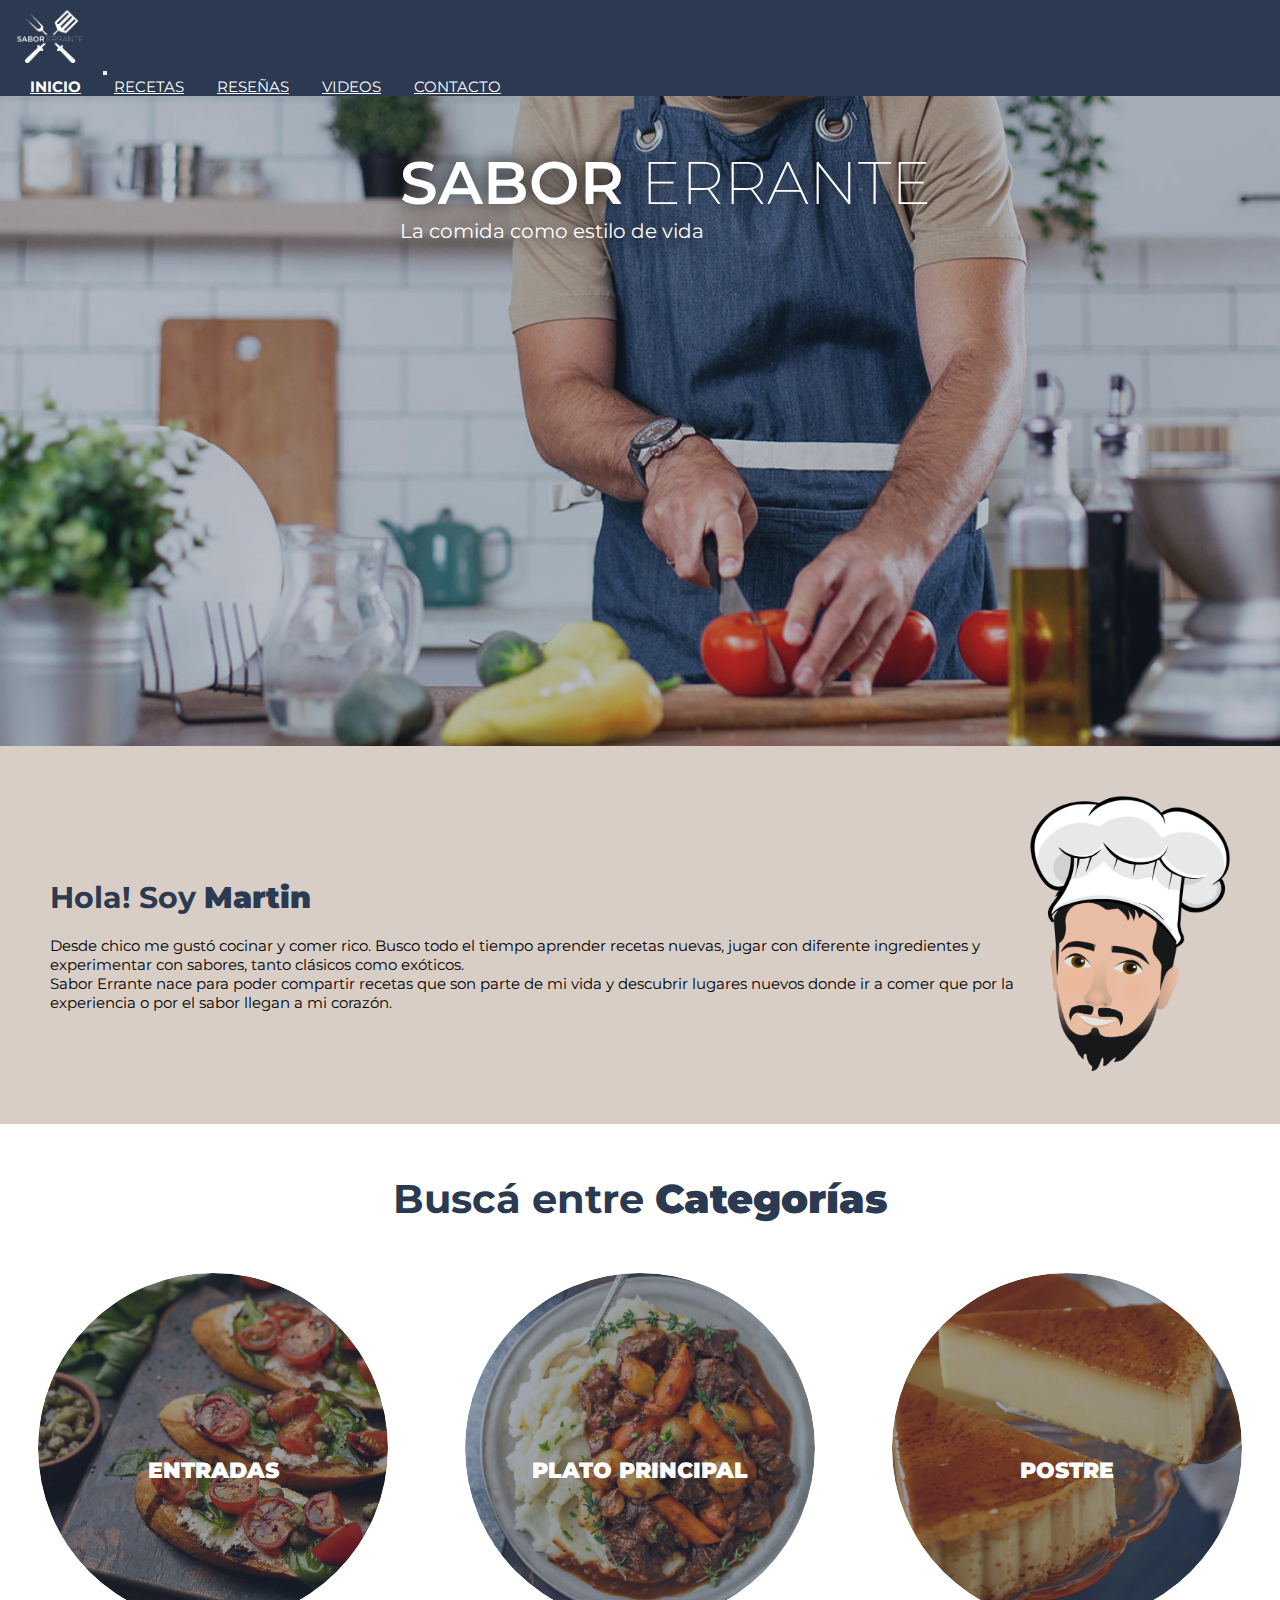
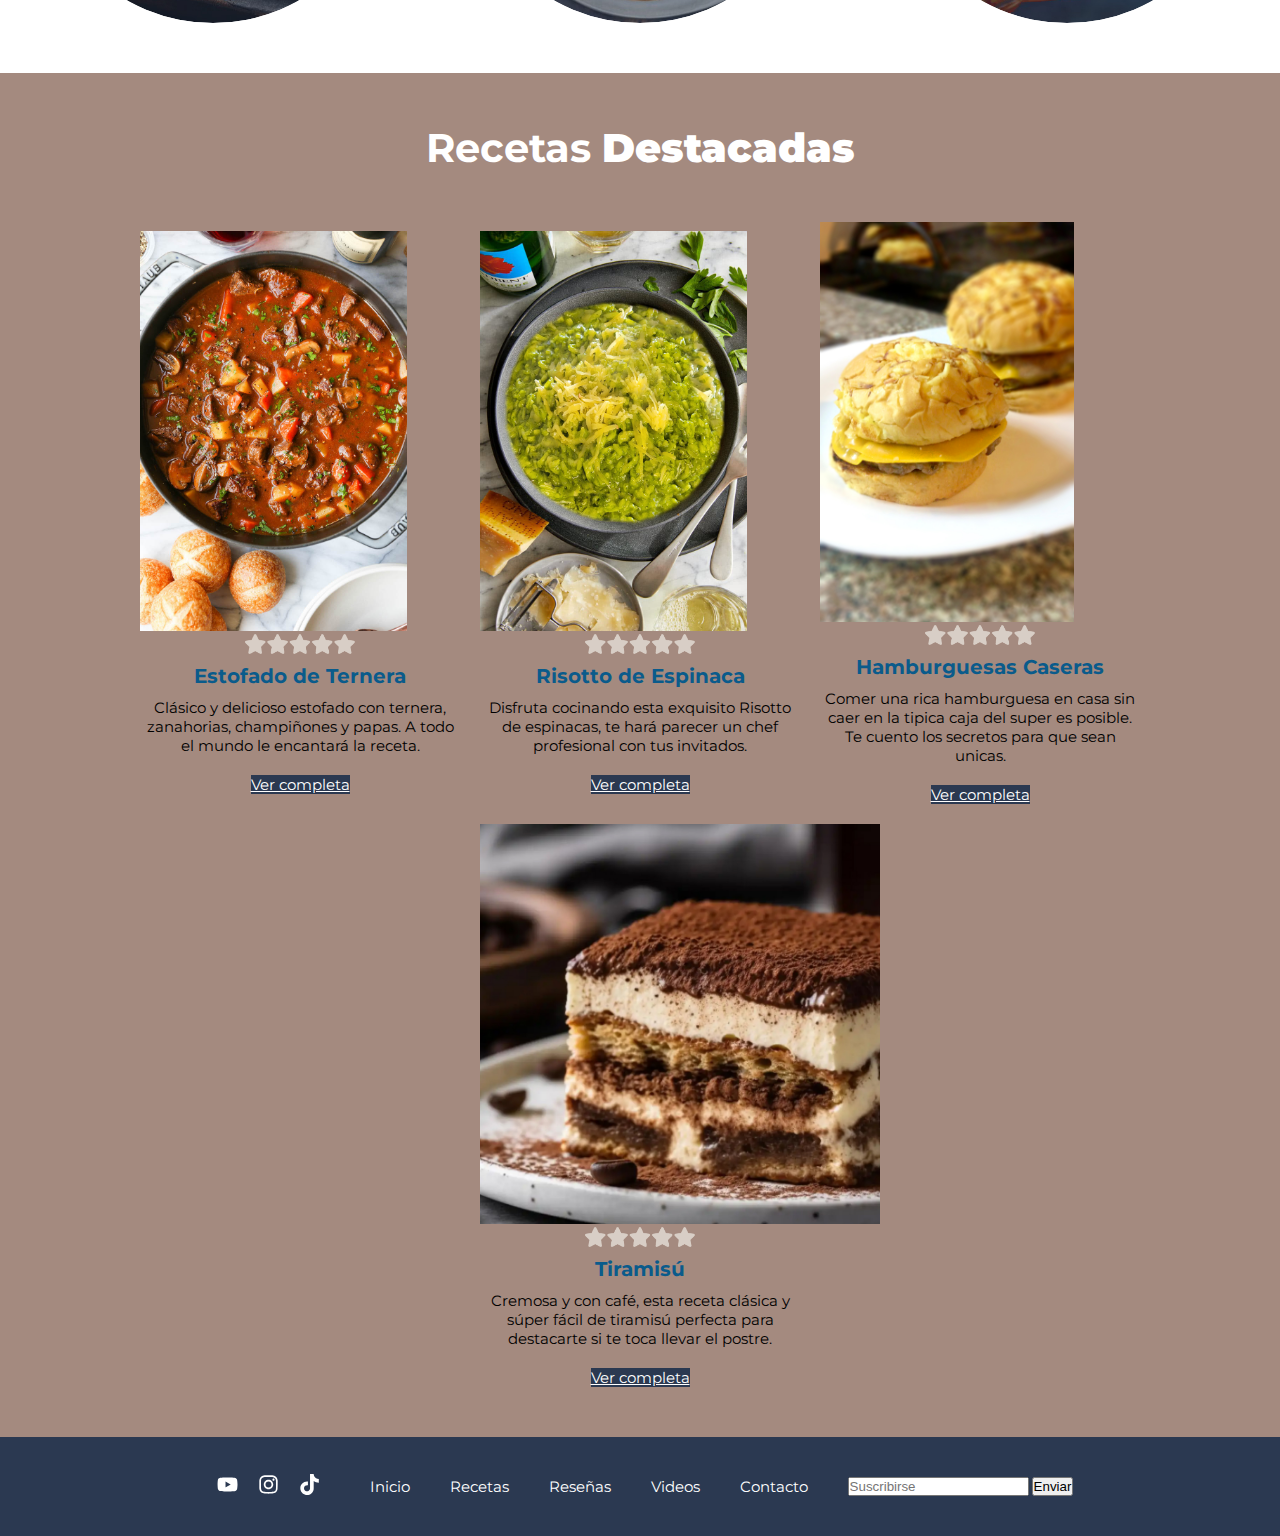
==== commit b173a3be: "mediaQ y seo" ====
--- a/index.html
+++ b/index.html
@@ -3,20 +3,20 @@
 <head>
     <meta charset="UTF-8">
     <meta name="viewport" content="width=device-width, initial-scale=1.0">
-    <title>Sabor Errante | Recetas y reseñas </title>
+    <title>Sabor Errante | La comida como estilo de vida</title>
+    <meta name="description" content="En Sabor Errante encontrarás recetas de cocina casera paso a paso. Cocina en casa con videos y recetas fáciles, ademas de conocer lugares increibles donde ir a comer!">
+    <meta name="keywords" content="recetas, comer, comida, cocinar, restaurant, postres, almuerzo, cena, desayuno, reseña">
     <link rel="shortcut icon" href="./media/favicon.png" type="image/x-icon">
     <link href="https://cdn.jsdelivr.net/npm/bootstrap@5.3.2/dist/css/bootstrap.min.css" rel="stylesheet" integrity="sha384-T3c6CoIi6uLrA9TneNEoa7RxnatzjcDSCmG1MXxSR1GAsXEV/Dwwykc2MPK8M2HN" crossorigin="anonymous">
-    <!-- CSS VIEJO -->
-    <link rel="stylesheet" href="./css/back.css">
     <!-- CSS COMPILADO -->
     <link rel="stylesheet" href="./css/estilos.css">
 </head>
 <body>
     <header>
-        <nav class="navbar navbar-expand-md nav_bar">
+        <nav class="navbar navbar-dark navbar-expand-md nav_bar">
             <div class="container-fluid">
                 <a class="navbar-brand" href="./index.html"><img src="./media/logo.png" alt="logo"></a>
-                <button class="navbar-toggler" type="button" data-bs-toggle="collapse" data-bs-target="#navbarSupportedContent" aria-controls="navbarSupportedContent" aria-expanded="false" aria-label="Toggle navigation">
+                <button class="navbar-toggler hamburguesa" type="button" data-bs-toggle="collapse" data-bs-target="#navbarSupportedContent" aria-controls="navbarSupportedContent" aria-expanded="false" aria-label="Toggle navigation">
                     <span class="navbar-toggler-icon"></span>
                 </button>
                 <div class="collapse navbar-collapse justify-content-end" id="navbarSupportedContent">
@@ -63,17 +63,23 @@
         <section>
             <h2>Buscá entre <b>Categorías</b></h2>
             <div class="categories">
-                <div>
-                    <img src="./media/entradas_fill.jpg" alt="Entrada">
-                    <a href="./pages/recetas.html">Entrada</a>
+                <div class="circle">
+                    <a href="./pages/recetas.html">
+                        <img src="./media/entradas_fill.jpg" alt="Entrada">
+                        <h3>Entradas</h3>
+                    </a>
                 </div>
-                <div>
-                    <img src="./media/principal_fill.jpg" alt="Plato Principal">
-                    <a href="./pages/recetas.html">Plato principal</a>
+                <div class="circle">
+                    <a href="./pages/recetas.html">
+                        <img src="./media/principal_fill.jpg" alt="Plato Principal">
+                        <h3>Plato principal</h3>
+                    </a>
                 </div>
-                <div>
-                    <img src="./media/postre_fill.jpg" alt="Postre">
-                    <a href="./pages/recetas.html">Postre</a>
+                <div class="circle">
+                    <a href="./pages/recetas.html">
+                        <img src="./media/postre_fill.jpg" alt="Postre">
+                        <h3>Postre</h3>
+                    </a>
                 </div>
             </div>            
         </section>
@@ -82,16 +88,16 @@
             <h2>Recetas <b>Destacadas</b></h2>
             <div class="featured_recipes">
                 <div class="card card_box">
-                    <img src="./media/recetas/estofado.jpg" class="card-img-top" alt="Estofado de ternera">
+                    <img src="./media/recetas/estofado.jpg" class="card-img-top" alt="estofado de ternera">
                     <div class="card-body card_content">
-                      <img class="icon" src="./media/estrellas.png" alt="estrellas">
+                      <img src="./media/estrellas.png" alt="estrellas">
                       <h3 class="card-title">Estofado de Ternera</h3>
                       <p class="card-text">Clásico y delicioso estofado con ternera, zanahorias, champiñones y papas. A todo el mundo le encantará la receta.</p>
                       <a href="./pages/receta-completa.html" class="btn boton">Ver completa</a>
                     </div>
                 </div>
                 <div class="card card_box">
-                    <img src="./media/recetas/risotto_espinaca.jpg" class="card-img-top" alt="Risotto de espinaca">
+                    <img src="./media/recetas/risotto_espinaca.jpg" class="card-img-top" alt="risotto de espinaca">
                     <div class="card-body card_content">
                       <img src="./media/estrellas.png" alt="estrellas">
                       <h3 class="card-title">Risotto de Espinaca</h3>
@@ -100,9 +106,9 @@
                     </div>
                 </div>
                 <div class="card card_box">
-                    <img src="./media/recetas/burgers.jpg" class="card-img-top" alt="hamburguesa">
+                    <img src="./media/recetas/burgers.jpg" class="card-img-top" alt="hamburguesas caseras">
                     <div class="card-body card_content">
-                      <img class="icon" src="./media/estrellas.png" alt="estrellas">
+                      <img src="./media/estrellas.png" alt="estrellas">
                       <h3 class="card-title">Hamburguesas Caseras</h3>
                       <p class="card-text">Comer una rica hamburguesa en casa sin caer en la tipica caja del super es posible. Te cuento los secretos para que sean unicas.</p>
                       <a href="./pages/receta-completa.html" class="btn boton">Ver completa</a>
@@ -111,7 +117,7 @@
                 <div class="card card_box">
                     <img src="./media/receta4.jpg" class="card-img-top" alt="Tiramisu">
                     <div class="card-body card_content">
-                      <img class="icon" src="./media/estrellas.png" alt="estrellas">
+                      <img src="./media/estrellas.png" alt="estrellas">
                       <h3 class="card-title">Tiramisú</h3>
                       <p class="card-text">Cremosa y con café, esta receta clásica y súper fácil de tiramisú perfecta para destacarte si te toca llevar el postre.</p>
                       <a href="./pages/receta-completa.html" class="btn boton">Ver completa</a>
@@ -128,7 +134,7 @@
                     <a href="https://www.instagram.com/saborerrante/" target="_blank"><img src="./media/instagram.svg" alt="Instagram"></a>
                     <a href="https://www.tiktok.com/@sabor.errante" target="_blank"><img src="./media/tiktok.svg" alt="Tik Tok"></a>
                 </div>
-                <div class="col-lg-auto col-md-12 mt-3 nav_footer">
+                <div class="col-lg-6 col-md-12 mt-3 nav_footer">
                     <ul>
                         <li><a href="#">Inicio</a></li>
                         <li><a href="./pages/recetas.html">Recetas</a></li>
--- a/css/estilos.css
+++ b/css/estilos.css
@@ -1,3 +1,4 @@
+@charset "UTF-8";
 /* Estilos generales */
 @import url("https://fonts.googleapis.com/css2?family=Montserrat:wght@100;200;300;400;500;600;700;800;900&display=swap");
 html {
@@ -29,7 +30,6 @@
   font-size: 2rem;
   padding: 10px;
   font-weight: 700;
-  color: #0a5b8b;
 }
 
 p {
@@ -47,6 +47,33 @@
   flex-direction: row;
   justify-content: center;
   align-items: center;
+}
+
+.card_box {
+  width: 320px;
+}
+.card_box .card_content {
+  display: flex;
+  flex-direction: column;
+  justify-content: start;
+  align-items: center;
+}
+.card_box .card_content h3 {
+  color: #0a5b8b;
+  text-align: center;
+}
+.card_box .card_content p {
+  text-align: center;
+  padding-bottom: 20px;
+}
+.card_box .card_content .boton {
+  background-color: #2b3951;
+  font-size: 1.5rem;
+  color: #ffffff;
+}
+.card_box .card_content .boton:hover {
+  background-color: #A48A7F;
+  font-weight: 600;
 }
 
 /* Header */
@@ -105,6 +132,7 @@
   padding: 20px;
 }
 footer .footer .nav_footer ul {
+  padding-left: 0;
   display: flex;
   flex-direction: row;
   justify-content: center;
@@ -118,8 +146,12 @@
 footer .footer .nav_footer ul li a {
   text-decoration: none;
 }
-
-/* Index */
+footer .footer .nav_footer ul li:hover {
+  font-weight: 700;
+}
+
+/* INDEX */
+/* Banner */
 .banner {
   background-image: url(../media/banner.jpg);
   height: 650px;
@@ -137,6 +169,7 @@
   padding-left: 50px;
 }
 
+/* Presentacion */
 .about {
   background-color: #d8cec6;
   justify-content: center;
@@ -151,6 +184,7 @@
   width: 200px;
 }
 
+/* Categorias */
 .categories {
   display: flex;
   flex-direction: row;
@@ -158,13 +192,28 @@
   align-items: center;
   flex-wrap: wrap;
 }
-.categories img {
+.categories .circle {
   width: 350px;
+  height: 350px;
   border-radius: 50%;
-}
-.categories a {
+  overflow: hidden;
+  margin-bottom: 50px;
+}
+.categories .circle a {
+  text-decoration: none;
+}
+.categories .circle a img {
+  border-radius: 50%;
+  width: 100%;
+  height: 100%;
+  object-fit: cover;
+  transition: 0.4s;
+}
+.categories .circle a img:hover {
+  transform: scale(1.1);
+}
+.categories .circle a h3 {
   font-size: 2.2rem;
-  text-decoration: none;
   font-weight: 900;
   text-transform: uppercase;
   position: relative;
@@ -175,6 +224,7 @@
   align-items: center;
 }
 
+/* Destacadas */
 .featured {
   background-color: #A48A7F;
   padding: 0 50px 50px 50px;
@@ -198,30 +248,403 @@
   object-fit: cover;
   object-position: center;
 }
-.featured .featured_recipes .card_box .card_content {
-  display: flex;
-  flex-direction: column;
-  justify-content: center;
-  align-items: center;
-}
 .featured .featured_recipes .card_box .card_content img {
   height: 20px;
 }
-.featured .featured_recipes .card_box .card_content h3 {
+
+/* RECETAS */
+/* Banner */
+.banner_recetas {
+  background-image: url(../media/banner_recetas.jpg);
+  height: 350px;
+  background-size: cover;
+  background-position: bottom;
+  text-align: left;
+  color: #ffffff;
+  text-shadow: -1px -1px 20px rgb(0, 0, 0);
+}
+
+/* Recetas */
+.recipes_page {
+  display: flex;
+  flex-direction: row;
+  justify-content: center;
+  align-items: center;
+  flex-wrap: wrap;
+  padding: 0 50px 50px 50px;
+  gap: 2em;
+}
+.recipes_page .card_box {
+  width: 320px;
+}
+.recipes_page .card_box img {
+  height: 400px;
+  object-fit: cover;
+  object-position: center;
+}
+
+/* RECETAS COMPLETA*/
+/* Banner */
+.banner_recetas {
+  background-image: url(../media/banner_recetas.jpg);
+  height: 350px;
+  background-size: cover;
+  background-position: bottom;
+  text-align: left;
+  color: #ffffff;
+  text-shadow: -1px -1px 20px rgb(0, 0, 0);
+}
+
+/* Recetas */
+.recipes_complete {
+  display: flex;
+  flex-direction: row;
+  justify-content: center;
+  align-items: center;
+  flex-wrap: wrap;
+  padding: 0 50px 50px 50px;
+  gap: 2em;
+}
+.recipes_complete .card_box {
+  width: auto;
+}
+.recipes_complete .card_box img {
+  height: 500px;
+  object-fit: cover;
+  object-position: center;
+}
+.recipes_complete .resume {
+  background-color: #A48A7F;
+  display: flex;
+  flex-direction: row;
+  justify-content: space-around;
+  align-items: center;
+  flex-wrap: wrap;
+  height: auto;
+  padding: 50px 20px;
+}
+.recipes_complete .resume .resume_items {
+  display: flex;
+  flex-direction: row;
+  justify-content: center;
+  align-items: center;
+}
+.recipes_complete .resume .resume_items img {
+  width: 20px;
+  height: 20px;
+}
+.recipes_complete .resume .resume_items p {
+  color: #ffffff;
+  padding: 0;
+  margin: 0 10px;
+  font-size: 1.5rem;
+}
+.recipes_complete .descripcion {
+  display: flex;
+  flex-direction: row;
+  justify-content: space-around;
+  align-items: start;
+}
+.recipes_complete .descripcion .ingredientes {
+  padding: 40px;
+}
+.recipes_complete .descripcion .ingredientes h3 {
   color: #0a5b8b;
   text-align: center;
-}
-.featured .featured_recipes .card_box .card_content p {
+  text-transform: uppercase;
+}
+.recipes_complete .descripcion .ingredientes li {
+  font-size: 1.5rem;
+}
+.recipes_complete .descripcion .instrucciones {
+  padding: 40px;
+}
+.recipes_complete .descripcion .instrucciones h3 {
+  color: #0a5b8b;
   text-align: center;
+  text-transform: uppercase;
+}
+.recipes_complete .descripcion .instrucciones p {
+  padding-top: 20px;
+  font-size: 2rem;
+}
+.recipes_complete .descripcion .instrucciones li {
+  font-size: 1.5rem;
+  list-style-type: decimal;
+}
+
+/* RESEÑAS */
+/* Banner */
+.banner_resenas {
+  background-image: url(../media/banner_resenas.jpg);
+  height: 350px;
+  background-size: cover;
+  background-position: bottom;
+  text-align: left;
+  color: #ffffff;
+  text-shadow: -1px -1px 20px rgb(0, 0, 0);
+}
+
+/* Reseñas */
+.resenas {
+  padding: 0 50px;
+  display: flex;
+  flex-direction: column;
+  justify-content: center;
+  align-items: center;
+}
+.resenas .resenas_card {
+  display: flex;
+  flex-direction: row;
+  justify-content: center;
+  align-items: center;
+  padding-bottom: 50px;
+}
+.resenas .resenas_card .card_content h3 {
   padding-bottom: 20px;
-}
-.featured .featured_recipes .card_box .card_content .boton {
-  background-color: #2b3951;
-  font-size: 1.5rem;
-  color: #ffffff;
-}
-.featured .featured_recipes .card_box .card_content .boton:hover {
-  background-color: #0a5b8b;
+  color: #0a5b8b;
+}
+.resenas .resenas_card .card_content .mapa {
+  width: 100%;
+  height: 180px;
+}
+.resenas .resenas_card .carrusel img {
+  height: 350px;
+  object-fit: cover;
+  object-position: center;
+}
+
+/* VIDEOS */
+/* Banner */
+.banner_videos {
+  background-image: url(../media/banner_videos.jpg);
+  height: 350px;
+  background-size: cover;
+  background-position: center;
+  text-align: left;
+  color: #ffffff;
+  text-shadow: -1px -1px 20px rgb(0, 0, 0);
+}
+
+/* Videos */
+.video_page {
+  display: flex;
+  flex-direction: row;
+  justify-content: center;
+  align-items: center;
+  flex-wrap: wrap;
+  margin-bottom: 50px;
+  gap: 30px;
+}
+.video_page .card_box video {
+  width: 300px;
+  height: 560px;
+}
+
+/* CONTACTO */
+/* Banner */
+.banner_contacto {
+  background-image: url(../media/banner_contacto.jpg);
+  height: 350px;
+  background-size: cover;
+  background-position: bottom;
+  text-align: left;
+  color: #ffffff;
+  text-shadow: -1px -1px 20px rgb(0, 0, 0);
+}
+
+/* Contacto */
+.contacto {
+  background-color: #d8cec6;
+  padding: 50px;
+}
+.contacto .card_box {
+  width: 600px;
+}
+.contacto .card_box .card_content {
+  padding: 10px;
+  margin-top: 20px;
+}
+.contacto .card_box .card_content .card_form {
+  width: 90%;
+  margin-top: 20px;
+}
+.contacto .card_box .card_content .card_form .datos_completar {
+  font-size: 1.5rem;
+}
+.contacto .card_box .card_content .boton {
+  margin-top: 20px;
+  width: 100px;
+}
+
+/* MediaQ */
+/* MOBILE */
+@media (max-width: 480px) {
+  /*Header*/
+  .hamburguesa {
+    border: rgba(255, 255, 255, 0.5) solid 2px;
+  }
+  /*Index*/
+  h1 {
+    font-size: 5rem;
+    padding-top: 25px;
+    padding-left: 25px;
+  }
+  h2 {
+    font-size: 3rem;
+    text-align: center;
+    padding: 30px 20px;
+  }
+  .banner p {
+    padding-left: 25px;
+  }
+  .about {
+    padding: 30px;
+  }
+  .about h2 {
+    padding: 20px 0;
+    font-size: 2.5rem;
+    text-align: center;
+  }
+  .about p {
+    text-align: center;
+  }
+  .about img {
+    width: 150px;
+    padding: 20px 0;
+  }
+  .categories img {
+    width: 260px;
+  }
+  .categories a {
+    bottom: 150px;
+  }
+  .featured {
+    padding: 0 20px 30px 20px;
+  }
+  /*Recetas*/
+  .banner_recetas {
+    height: 250px;
+  }
+  .recipes_page {
+    padding: 0 20px 30px 20px;
+  }
+  /*Receta completa*/
+  .recipes_complete {
+    padding: 0 20px 30px 20px;
+  }
+  .recipes_complete .card_box img {
+    height: 250px;
+  }
+  .recipes_complete .resume {
+    display: flex;
+    flex-direction: column;
+    justify-content: space-around;
+    align-items: center;
+    padding: 20px 20px;
+  }
+  .recipes_complete .resume .resume_items {
+    padding: 5px;
+  }
+  .recipes_complete .descripcion {
+    display: flex;
+    flex-direction: column;
+    justify-content: space-around;
+    align-items: center;
+  }
+  .recipes_complete .descripcion .ingredientes {
+    padding-bottom: 0px;
+  }
+  /*Reseñas*/
+  .banner_resenas {
+    height: 250px;
+  }
+  .resenas {
+    padding: 0 20px;
+  }
+  /*Videos*/
+  .banner_videos {
+    height: 250px;
+  }
+  .video_page .card_box video {
+    width: 280px;
+    height: 523px;
+  }
+  /*Contacto*/
+  .banner_contacto {
+    height: 250px;
+  }
+  .contacto {
+    padding: 50px 20px 50px 20px;
+  }
+  .contacto .card_box {
+    width: auto;
+  }
+}
+/* TABLET */
+@media (min-width: 481px) and (max-width: 767px) {
+  .hamburguesa {
+    border: rgba(255, 255, 255, 0.5) solid 2px;
+  }
+  h2 {
+    font-size: 4rem;
+    text-align: center;
+    padding: 30px 20px;
+  }
+  .about {
+    padding: 30px;
+  }
+  .about h2 {
+    padding: 20px 0;
+    text-align: center;
+  }
+  .about p {
+    text-align: center;
+  }
+  .about img {
+    padding: 20px 0;
+  }
+  .featured {
+    padding: 0 30px 30px 30px;
+  }
+  /*Recetas*/
+  .recipes_page {
+    padding: 0 30px 30px 30px;
+  }
+  /*Receta completa*/
+  .recipes_complete {
+    padding: 0 30px 30px 30px;
+  }
+  .recipes_complete .card_box img {
+    height: 400px;
+  }
+  .recipes_complete .resume {
+    display: flex;
+    flex-direction: column;
+    justify-content: space-around;
+    align-items: center;
+    padding: 20px 20px;
+  }
+  .recipes_complete .resume .resume_items {
+    padding: 5px;
+  }
+  .recipes_complete .descripcion {
+    display: flex;
+    flex-direction: column;
+    justify-content: center;
+    align-items: center;
+  }
+  .recipes_complete .descripcion .ingredientes {
+    padding-bottom: 0px;
+  }
+  /*Reseñas*/
+  .resenas {
+    padding: 0 20px;
+  }
+  /*Contacto*/
+  .contacto .card_box {
+    width: auto;
+  }
 }
 
 /*# sourceMappingURL=estilos.css.map */
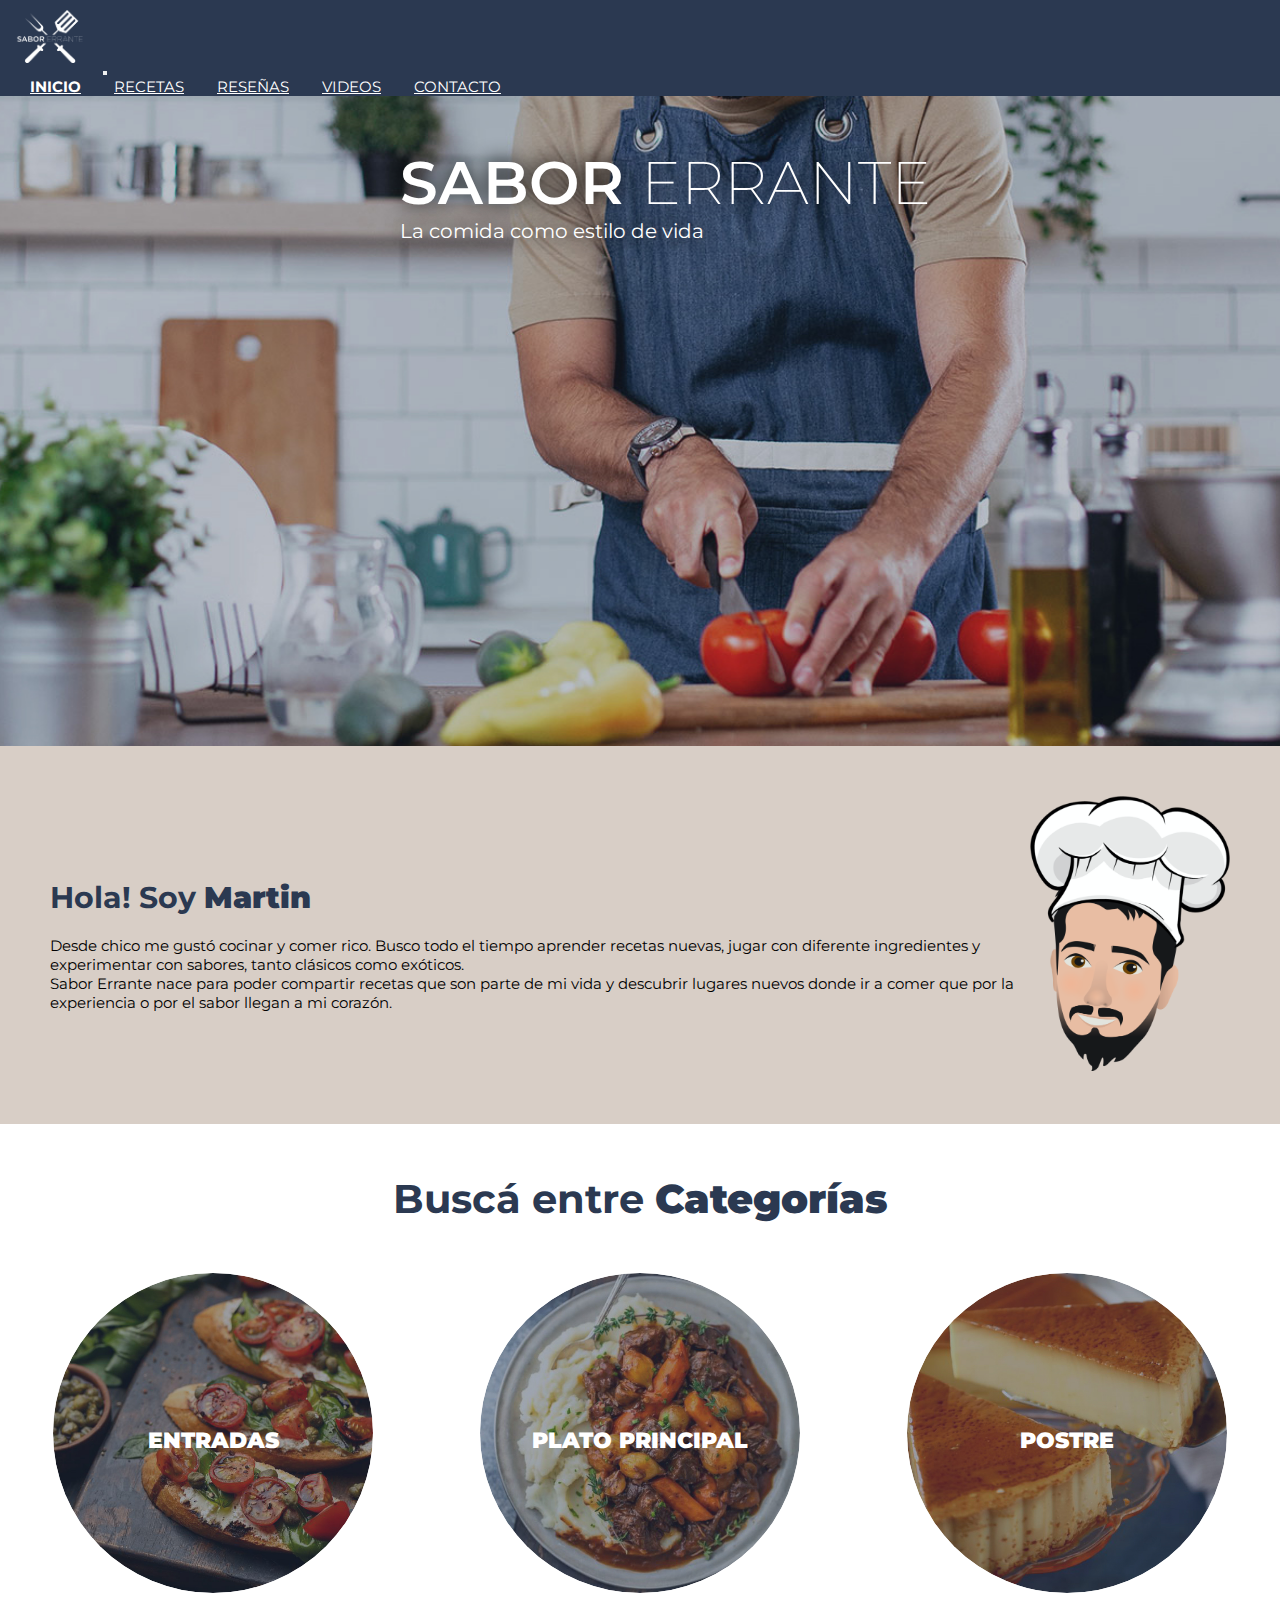
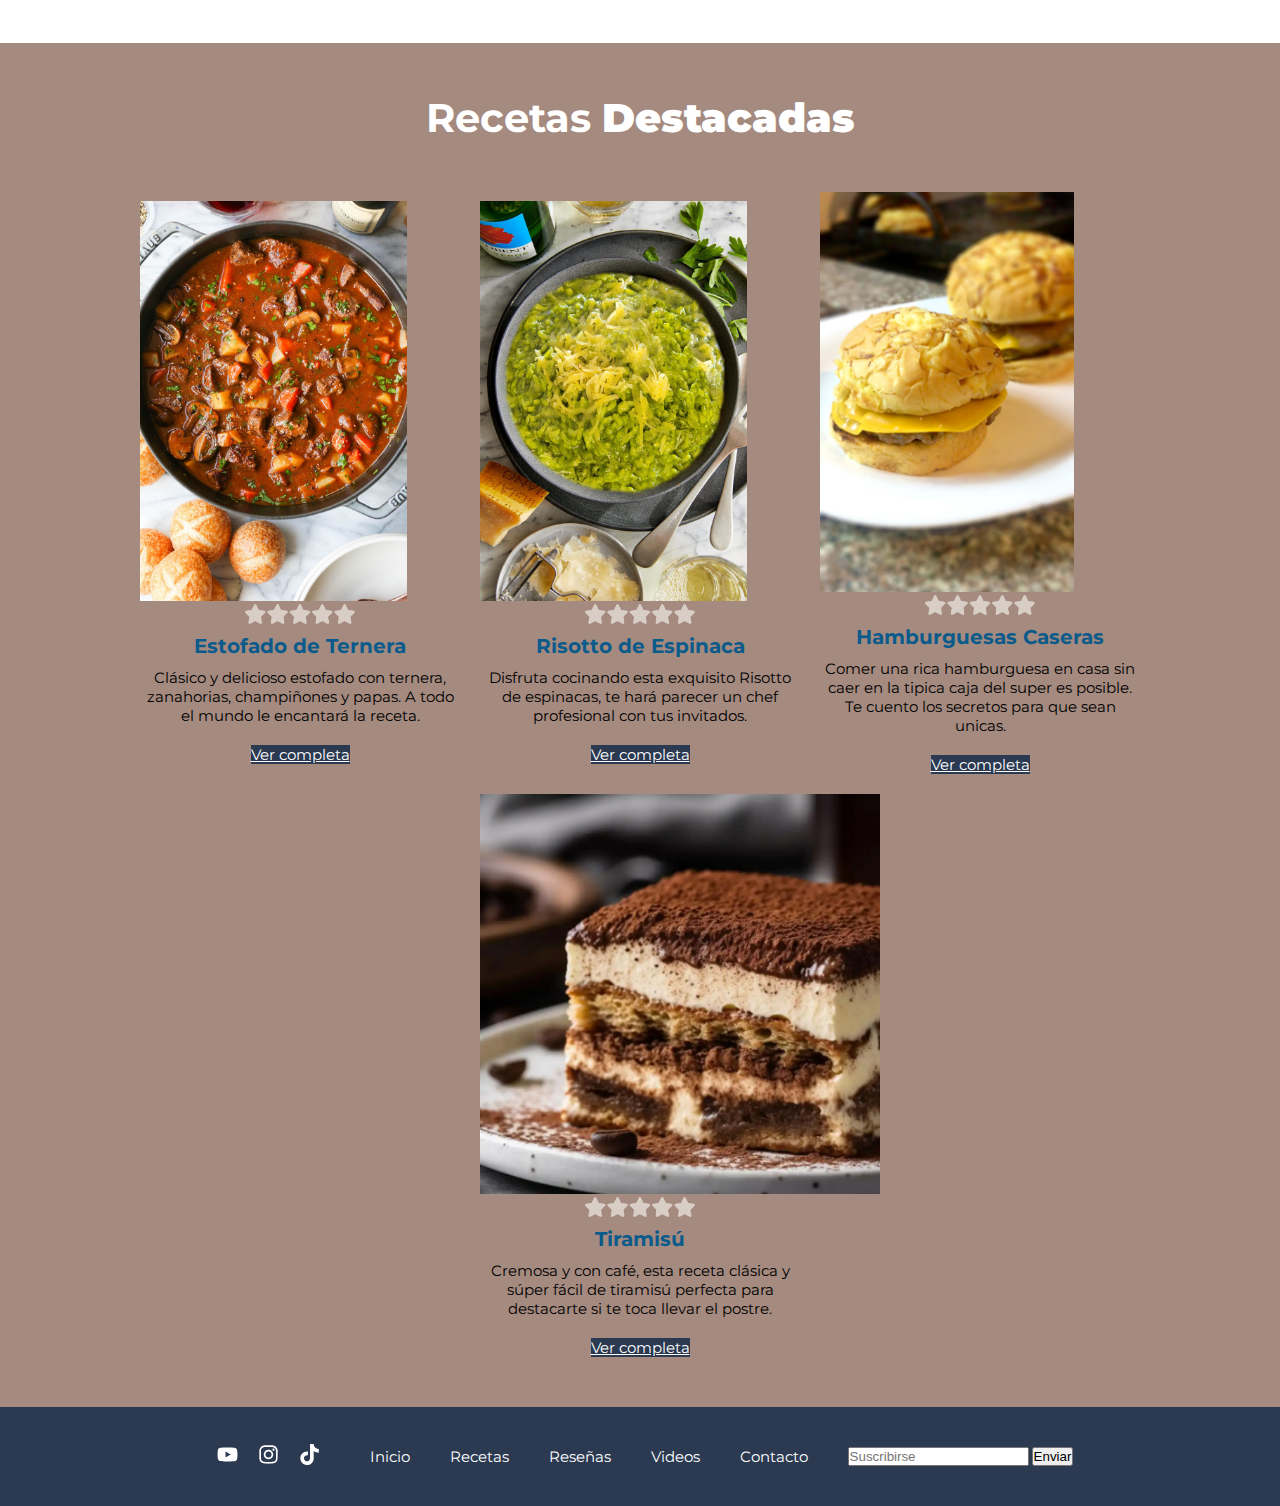
==== commit f3101ff9: "revision del codigo completo" ====
--- a/index.html
+++ b/index.html
@@ -8,7 +8,6 @@
     <meta name="keywords" content="recetas, comer, comida, cocinar, restaurant, postres, almuerzo, cena, desayuno, reseña">
     <link rel="shortcut icon" href="./media/favicon.png" type="image/x-icon">
     <link href="https://cdn.jsdelivr.net/npm/bootstrap@5.3.2/dist/css/bootstrap.min.css" rel="stylesheet" integrity="sha384-T3c6CoIi6uLrA9TneNEoa7RxnatzjcDSCmG1MXxSR1GAsXEV/Dwwykc2MPK8M2HN" crossorigin="anonymous">
-    <!-- CSS COMPILADO -->
     <link rel="stylesheet" href="./css/estilos.css">
 </head>
 <body>
@@ -90,37 +89,37 @@
                 <div class="card card_box">
                     <img src="./media/recetas/estofado.jpg" class="card-img-top" alt="estofado de ternera">
                     <div class="card-body card_content">
-                      <img src="./media/estrellas.png" alt="estrellas">
-                      <h3 class="card-title">Estofado de Ternera</h3>
-                      <p class="card-text">Clásico y delicioso estofado con ternera, zanahorias, champiñones y papas. A todo el mundo le encantará la receta.</p>
-                      <a href="./pages/receta-completa.html" class="btn boton">Ver completa</a>
+                        <img src="./media/estrellas.png" alt="estrellas">
+                        <h3 class="card-title">Estofado de Ternera</h3>
+                        <p class="card-text">Clásico y delicioso estofado con ternera, zanahorias, champiñones y papas. A todo el mundo le encantará la receta.</p>
+                        <a href="./pages/receta-completa.html" class="btn boton">Ver completa</a>
                     </div>
                 </div>
                 <div class="card card_box">
                     <img src="./media/recetas/risotto_espinaca.jpg" class="card-img-top" alt="risotto de espinaca">
                     <div class="card-body card_content">
-                      <img src="./media/estrellas.png" alt="estrellas">
-                      <h3 class="card-title">Risotto de Espinaca</h3>
-                      <p class="card-text">Disfruta cocinando esta exquisito Risotto de espinacas, te hará parecer un chef profesional con tus invitados.</p>
-                      <a href="./pages/receta-completa.html" class="btn boton">Ver completa</a>
+                        <img src="./media/estrellas.png" alt="estrellas">
+                        <h3 class="card-title">Risotto de Espinaca</h3>
+                        <p class="card-text">Disfruta cocinando esta exquisito Risotto de espinacas, te hará parecer un chef profesional con tus invitados.</p>
+                        <a href="./pages/receta-completa.html" class="btn boton">Ver completa</a>
                     </div>
                 </div>
                 <div class="card card_box">
                     <img src="./media/recetas/burgers.jpg" class="card-img-top" alt="hamburguesas caseras">
                     <div class="card-body card_content">
-                      <img src="./media/estrellas.png" alt="estrellas">
-                      <h3 class="card-title">Hamburguesas Caseras</h3>
-                      <p class="card-text">Comer una rica hamburguesa en casa sin caer en la tipica caja del super es posible. Te cuento los secretos para que sean unicas.</p>
-                      <a href="./pages/receta-completa.html" class="btn boton">Ver completa</a>
+                        <img src="./media/estrellas.png" alt="estrellas">
+                        <h3 class="card-title">Hamburguesas Caseras</h3>
+                        <p class="card-text">Comer una rica hamburguesa en casa sin caer en la tipica caja del super es posible. Te cuento los secretos para que sean unicas.</p>
+                        <a href="./pages/receta-completa.html" class="btn boton">Ver completa</a>
                     </div>
                 </div>
                 <div class="card card_box">
                     <img src="./media/receta4.jpg" class="card-img-top" alt="Tiramisu">
                     <div class="card-body card_content">
-                      <img src="./media/estrellas.png" alt="estrellas">
-                      <h3 class="card-title">Tiramisú</h3>
-                      <p class="card-text">Cremosa y con café, esta receta clásica y súper fácil de tiramisú perfecta para destacarte si te toca llevar el postre.</p>
-                      <a href="./pages/receta-completa.html" class="btn boton">Ver completa</a>
+                        <img src="./media/estrellas.png" alt="estrellas">
+                        <h3 class="card-title">Tiramisú</h3>
+                        <p class="card-text">Cremosa y con café, esta receta clásica y súper fácil de tiramisú perfecta para destacarte si te toca llevar el postre.</p>
+                        <a href="./pages/receta-completa.html" class="btn boton">Ver completa</a>
                     </div>
                 </div>
             </div>
@@ -142,7 +141,6 @@
                         <li><a href="./pages/videos.html">Videos</a></li>
                         <li><a href="./pages/contacto.html">Contacto</a></li>
                     </ul>
-                    
                 </div>
                 <div class="col-auto suscribe">
                     <form>
--- a/css/estilos.css
+++ b/css/estilos.css
@@ -193,8 +193,8 @@
   flex-wrap: wrap;
 }
 .categories .circle {
-  width: 350px;
-  height: 350px;
+  width: 320px;
+  height: 320px;
   border-radius: 50%;
   overflow: hidden;
   margin-bottom: 50px;
@@ -477,8 +477,8 @@
   width: 100px;
 }
 
-/* MediaQ */
-/* MOBILE */
+/* MEDIA QUERIES */
+/* Mobile */
 @media (max-width: 480px) {
   /*Header*/
   .hamburguesa {
@@ -581,7 +581,7 @@
     width: auto;
   }
 }
-/* TABLET */
+/* Tablet */
 @media (min-width: 481px) and (max-width: 767px) {
   .hamburguesa {
     border: rgba(255, 255, 255, 0.5) solid 2px;
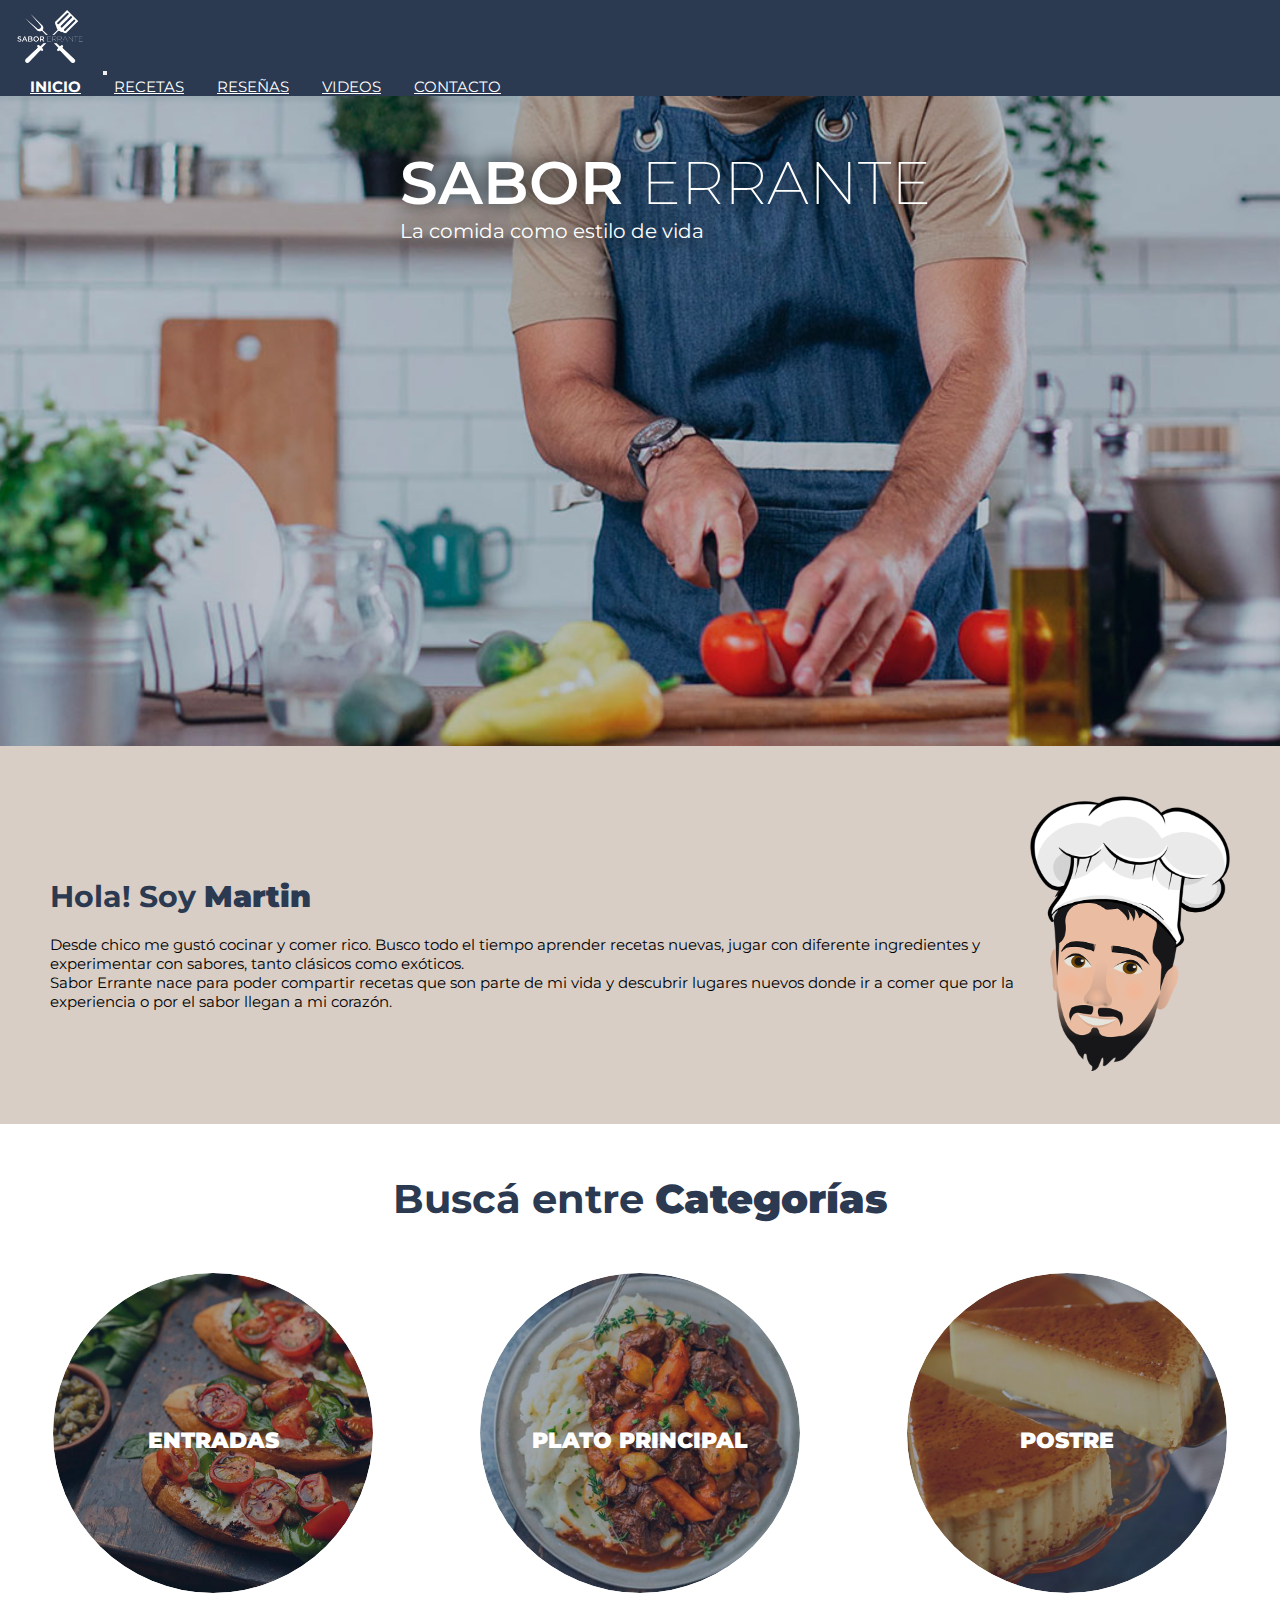
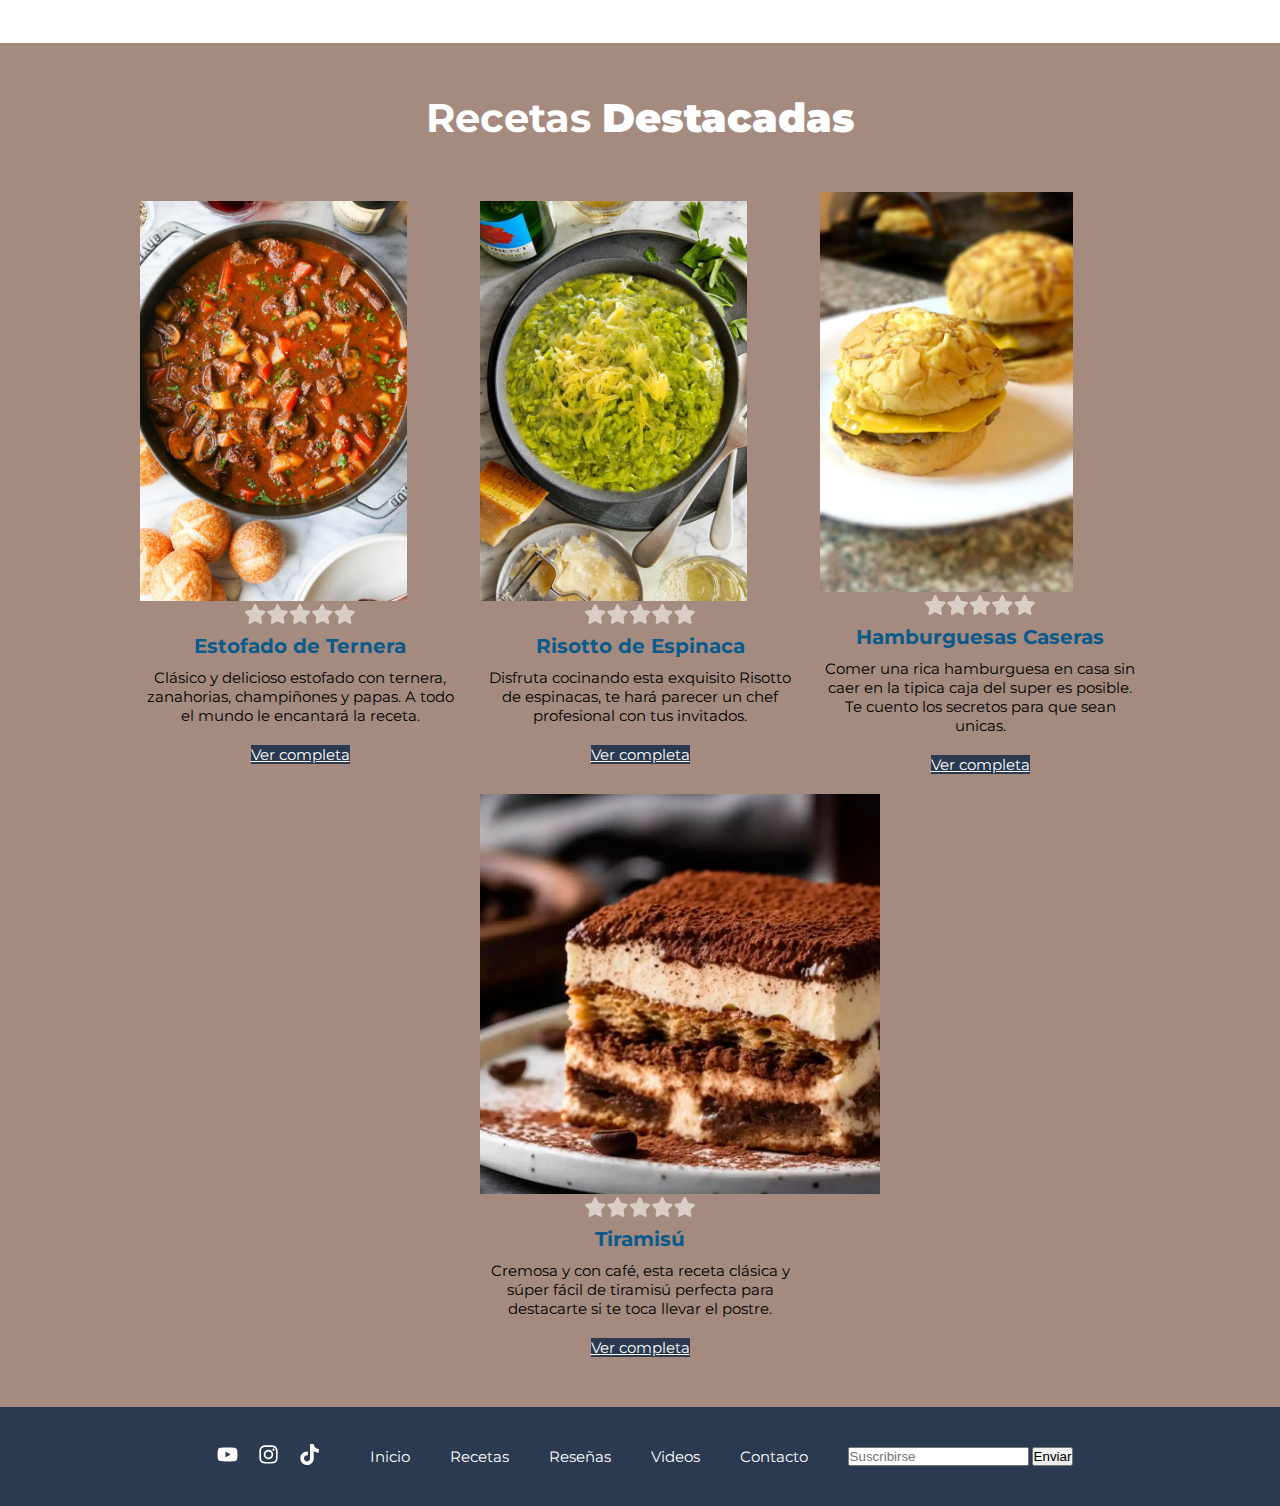
==== commit d0b19853: "correcciones tercera entrega" ====
--- a/index.html
+++ b/index.html
@@ -14,7 +14,7 @@
     <header>
         <nav class="navbar navbar-dark navbar-expand-md nav_bar">
             <div class="container-fluid">
-                <a class="navbar-brand" href="./index.html"><img src="./media/logo.png" alt="logo"></a>
+                <a class="navbar-brand" href="./index.html"><img src="./media/logo.png" alt="logo de sabor errante"></a>
                 <button class="navbar-toggler hamburguesa" type="button" data-bs-toggle="collapse" data-bs-target="#navbarSupportedContent" aria-controls="navbarSupportedContent" aria-expanded="false" aria-label="Toggle navigation">
                     <span class="navbar-toggler-icon"></span>
                 </button>
@@ -54,7 +54,7 @@
                     <p>Sabor Errante nace para poder compartir recetas que son parte de mi vida y descubrir lugares nuevos donde ir a comer que por la experiencia o por el sabor llegan a mi corazón. </p>
                 </div>
                 <div class="col-lg-2 col-md-2 col-sm-6">
-                    <img class="mx-auto d-block" src="./media/avatar-intro.png" alt="avatar">
+                    <img class="mx-auto d-block" src="./media/avatar-intro.png" alt="Avatar de hombre morocho con barba y bigote que lleva un sombrero de cocinero">
                 </div>
             </div>
         </section>
@@ -64,19 +64,19 @@
             <div class="categories">
                 <div class="circle">
                     <a href="./pages/recetas.html">
-                        <img src="./media/entradas_fill.jpg" alt="Entrada">
+                        <img src="./media/entradas_fill.jpg" alt="Categoria Entradas con foto de brusquetas caprese">
                         <h3>Entradas</h3>
                     </a>
                 </div>
                 <div class="circle">
                     <a href="./pages/recetas.html">
-                        <img src="./media/principal_fill.jpg" alt="Plato Principal">
+                        <img src="./media/principal_fill.jpg" alt="Categoria Plato Principal con foto de carne estofada y pure de papas">
                         <h3>Plato principal</h3>
                     </a>
                 </div>
                 <div class="circle">
                     <a href="./pages/recetas.html">
-                        <img src="./media/postre_fill.jpg" alt="Postre">
+                        <img src="./media/postre_fill.jpg" alt="Categoria Postre con foto de porcion de flan de vainilla">
                         <h3>Postre</h3>
                     </a>
                 </div>
@@ -87,36 +87,36 @@
             <h2>Recetas <b>Destacadas</b></h2>
             <div class="featured_recipes">
                 <div class="card card_box">
-                    <img src="./media/recetas/estofado.jpg" class="card-img-top" alt="estofado de ternera">
+                    <img src="./media/recetas/estofado.jpg" class="card-img-top" alt="Salsa con estofado de terneta, zanahorias, champignones y papas">
                     <div class="card-body card_content">
-                        <img src="./media/estrellas.png" alt="estrellas">
+                        <img src="./media/estrellas.png" alt="5 estrellas">
                         <h3 class="card-title">Estofado de Ternera</h3>
                         <p class="card-text">Clásico y delicioso estofado con ternera, zanahorias, champiñones y papas. A todo el mundo le encantará la receta.</p>
                         <a href="./pages/receta-completa.html" class="btn boton">Ver completa</a>
                     </div>
                 </div>
                 <div class="card card_box">
-                    <img src="./media/recetas/risotto_espinaca.jpg" class="card-img-top" alt="risotto de espinaca">
+                    <img src="./media/recetas/risotto_espinaca.jpg" class="card-img-top" alt="Plato de risotto de espinaca con queso">
                     <div class="card-body card_content">
-                        <img src="./media/estrellas.png" alt="estrellas">
+                        <img src="./media/estrellas.png" alt="5 estrellas">
                         <h3 class="card-title">Risotto de Espinaca</h3>
                         <p class="card-text">Disfruta cocinando esta exquisito Risotto de espinacas, te hará parecer un chef profesional con tus invitados.</p>
                         <a href="./pages/receta-completa.html" class="btn boton">Ver completa</a>
                     </div>
                 </div>
                 <div class="card card_box">
-                    <img src="./media/recetas/burgers.jpg" class="card-img-top" alt="hamburguesas caseras">
+                    <img src="./media/recetas/burgers.jpg" class="card-img-top" alt="Dos hamburguesas caseras con cheddar">
                     <div class="card-body card_content">
-                        <img src="./media/estrellas.png" alt="estrellas">
+                        <img src="./media/estrellas.png" alt="5 estrellas">
                         <h3 class="card-title">Hamburguesas Caseras</h3>
                         <p class="card-text">Comer una rica hamburguesa en casa sin caer en la tipica caja del super es posible. Te cuento los secretos para que sean unicas.</p>
                         <a href="./pages/receta-completa.html" class="btn boton">Ver completa</a>
                     </div>
                 </div>
                 <div class="card card_box">
-                    <img src="./media/receta4.jpg" class="card-img-top" alt="Tiramisu">
+                    <img src="./media/receta4.jpg" class="card-img-top" alt="Porción de torta tiramisu">
                     <div class="card-body card_content">
-                        <img src="./media/estrellas.png" alt="estrellas">
+                        <img src="./media/estrellas.png" alt="5 estrellas">
                         <h3 class="card-title">Tiramisú</h3>
                         <p class="card-text">Cremosa y con café, esta receta clásica y súper fácil de tiramisú perfecta para destacarte si te toca llevar el postre.</p>
                         <a href="./pages/receta-completa.html" class="btn boton">Ver completa</a>
